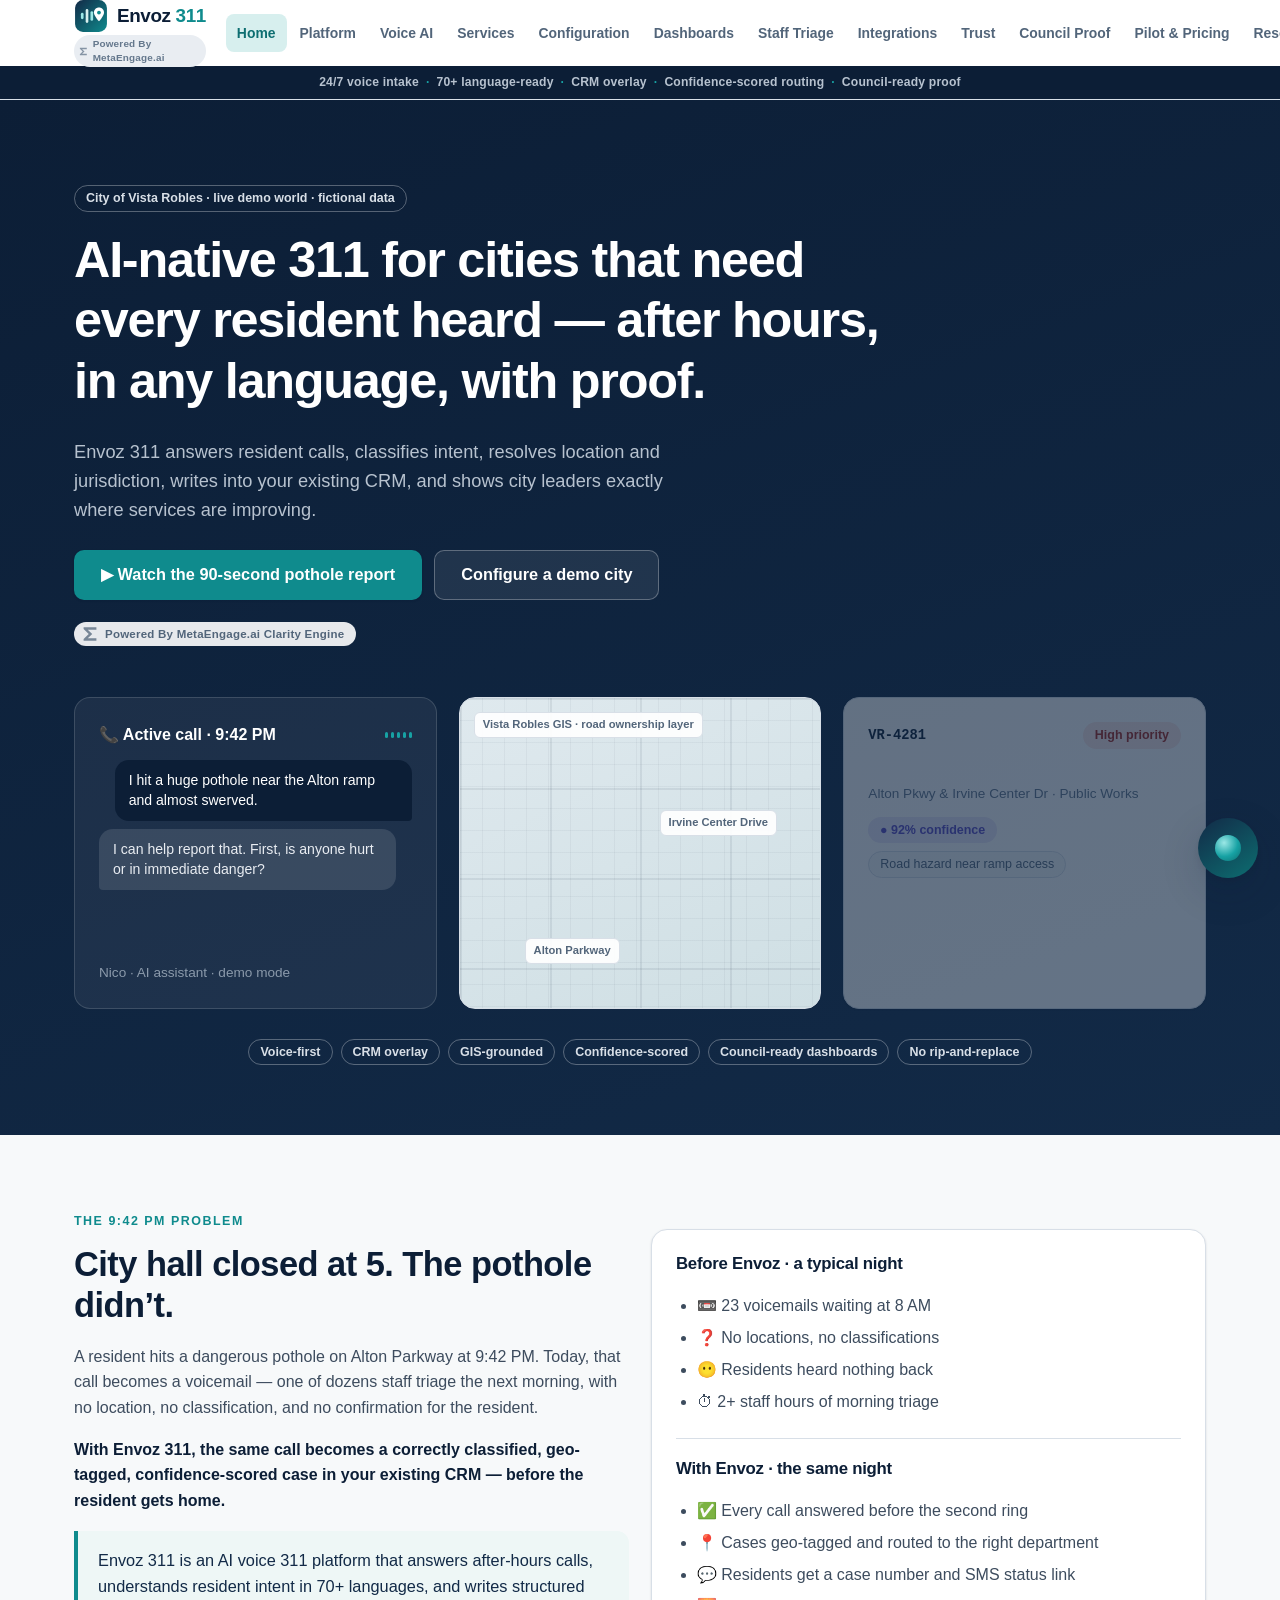
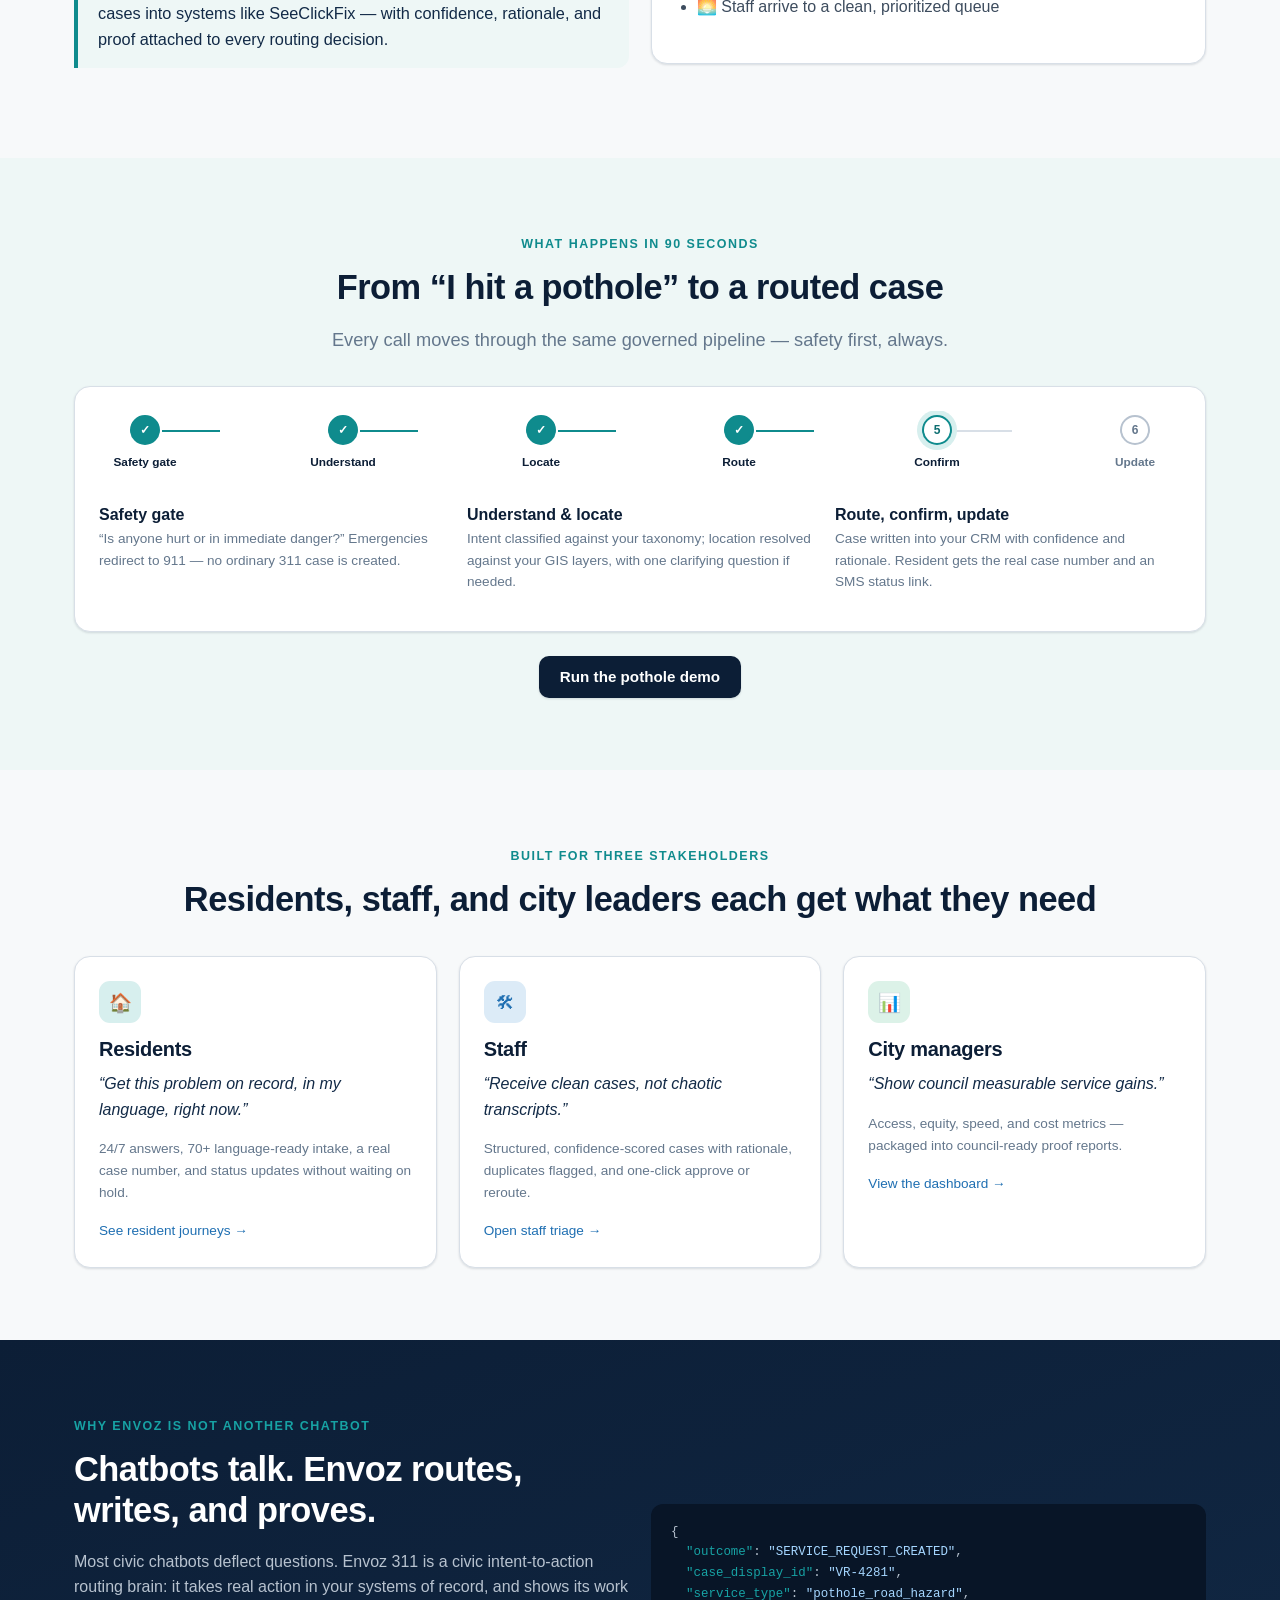
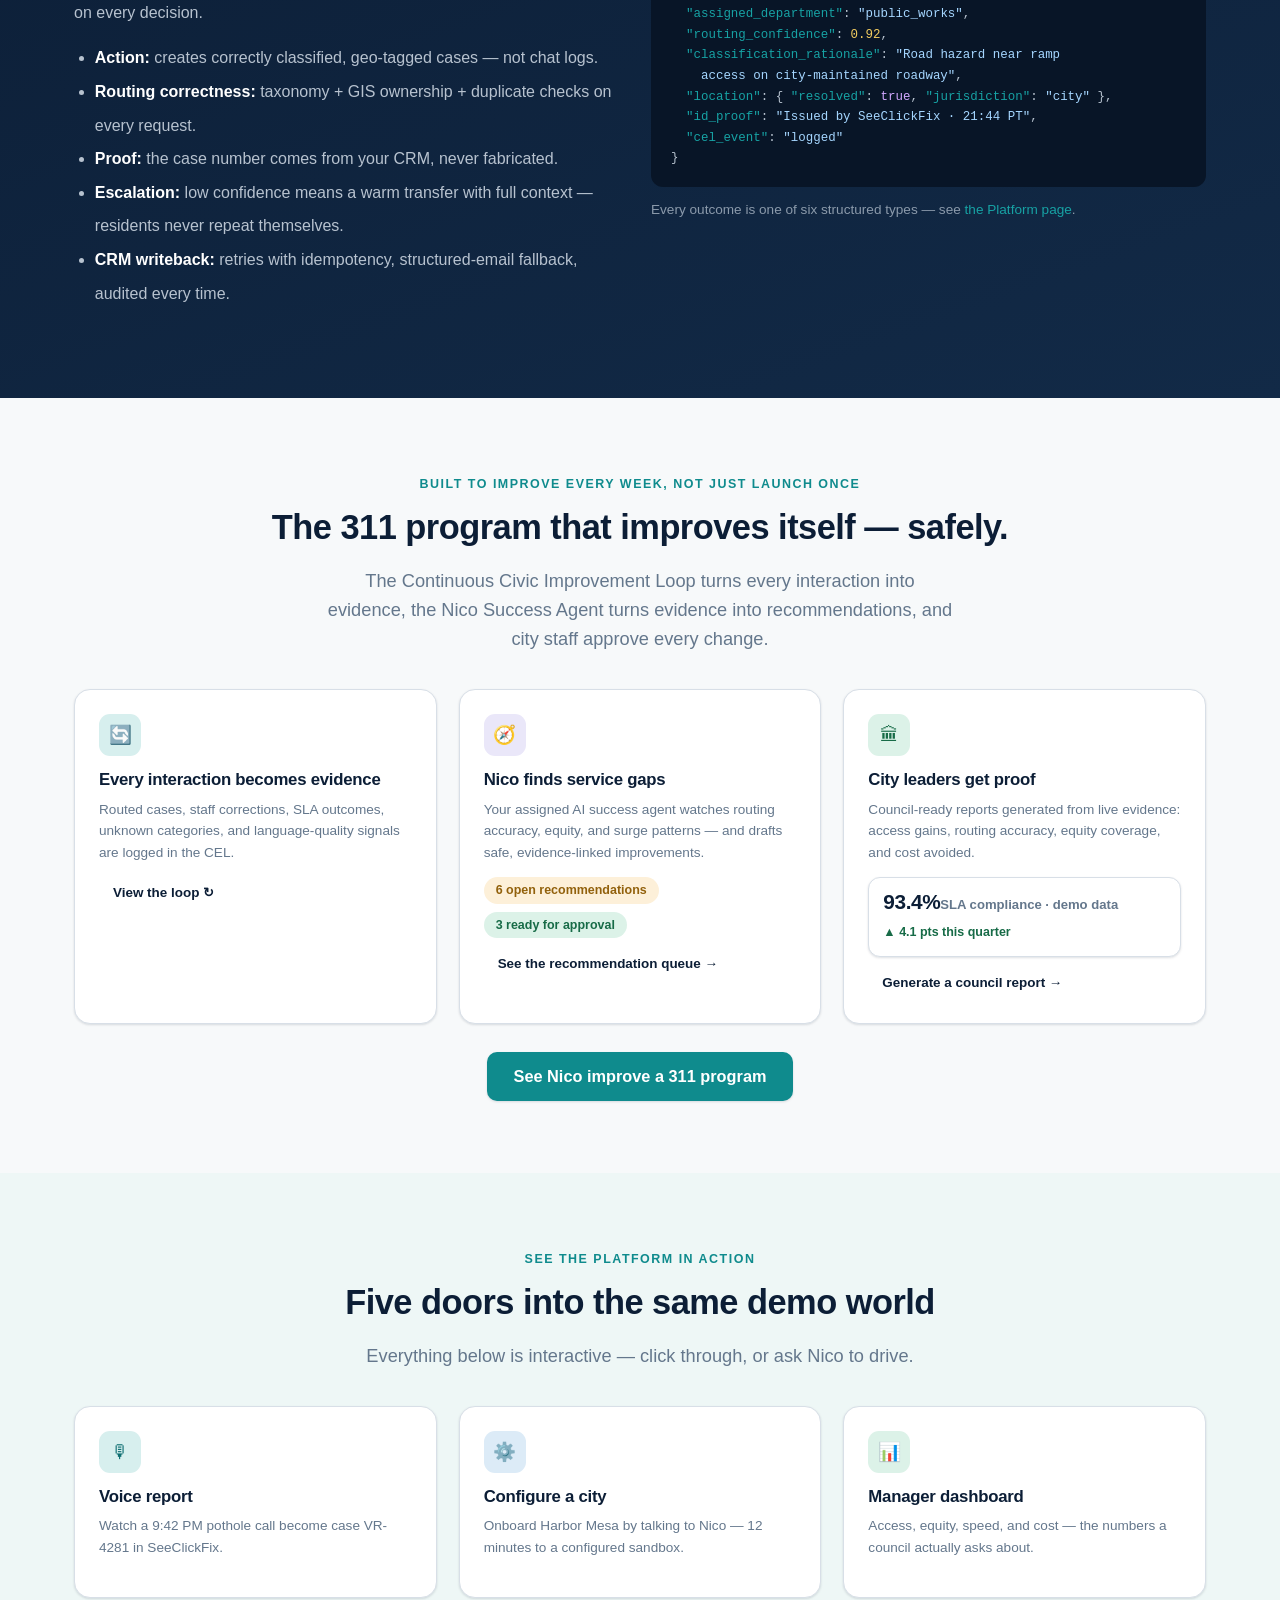
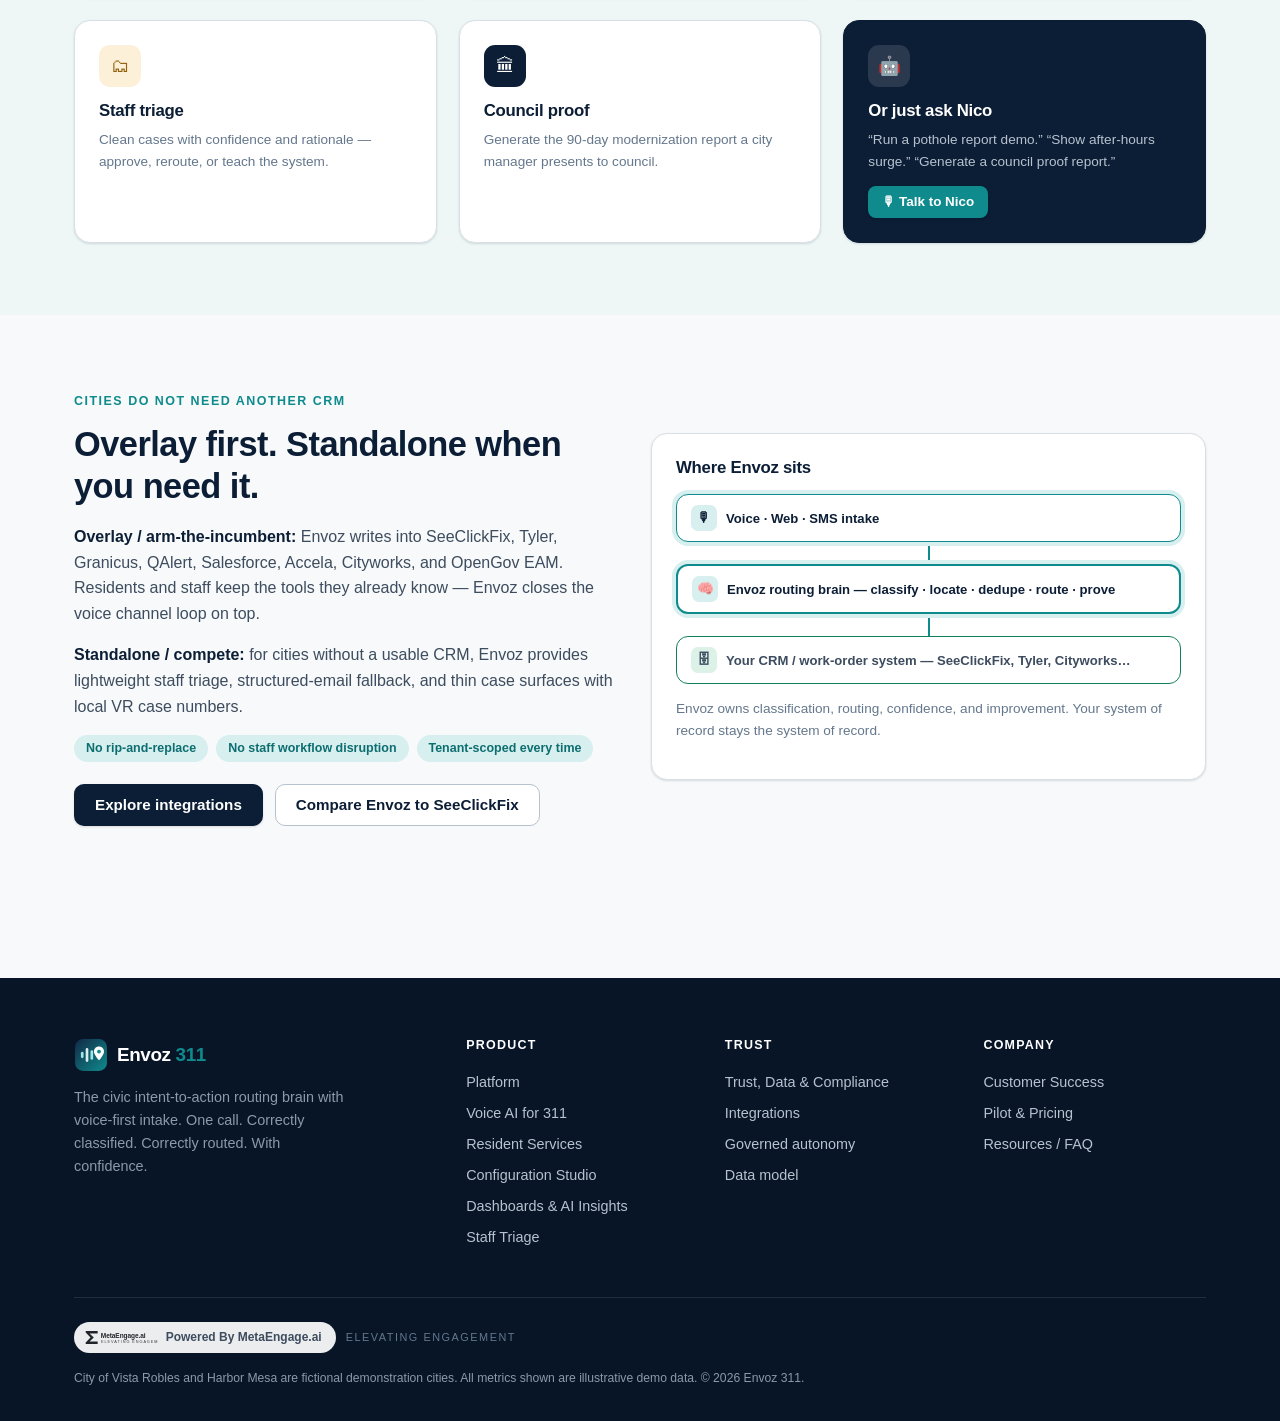
==== index.html @ 55d3065b "Add site foundation: design system, shared layout, Nico dock, demo data, home page Co-Authored-By: C" ====
<!DOCTYPE html>
<html lang="en">
<head>
<meta charset="UTF-8">
<meta name="viewport" content="width=device-width, initial-scale=1.0">
<title>Envoz 311 — AI-Native 311 Voice Platform for Cities | Voice-to-Outcome 311</title>
<meta name="description" content="Envoz 311 is the AI voice 311 platform for cities: 24/7 multilingual voice intake, confidence-scored routing, CRM overlay for SeeClickFix and Tyler, and council-ready dashboards. One call. Correctly classified. Correctly routed. With confidence.">
<link rel="icon" type="image/svg+xml" href="assets/img/envoz-mark.svg">
<link rel="stylesheet" href="assets/css/main.css">
<script type="application/ld+json">
{
  "@context": "https://schema.org",
  "@type": "Organization",
  "name": "Envoz 311",
  "url": "https://envoz311.example.com/",
  "parentOrganization": { "@type": "Organization", "name": "MetaEngage.ai", "slogan": "Elevating Engagement" },
  "description": "Envoz 311 is an AI-native 311 platform for cities, counties, and local governments. Powered By MetaEngage.ai."
}
</script>
<script type="application/ld+json">
{
  "@context": "https://schema.org",
  "@type": "SoftwareApplication",
  "name": "Envoz 311 Platform",
  "applicationCategory": "GovernmentApplication",
  "operatingSystem": "Web",
  "description": "AI voice 311 platform: voice-to-outcome intake, AI-native 311 routing, 311 CRM overlay for SeeClickFix and Tyler, multilingual 311 voice, after-hours 311 automation, and city manager 311 dashboards.",
  "offers": { "@type": "Offer", "description": "90-day municipal pilot programs" }
}
</script>
</head>
<body data-page="home" data-marketing="true">
<a class="skip-link" href="#main">Skip to content</a>
<div id="site-header"></div>

<main id="main">

  <!-- ================= HERO ================= -->
  <section class="section-dark grid-texture" style="padding:84px 0 70px;position:relative;overflow:hidden">
    <div class="container">
      <div style="max-width:820px">
        <span class="chip chip-outline on-dark" style="margin-bottom:18px">City of Vista Robles · live demo world · fictional data</span>
        <h1>AI-native 311 for cities that need every resident heard — after hours, in any language, with proof.</h1>
        <p class="lede" style="margin-top:16px">Envoz 311 answers resident calls, classifies intent, resolves location and jurisdiction, writes into your existing CRM, and shows city leaders exactly where services are improving.</p>
        <div class="flex flex-wrap" style="margin-top:26px">
          <a class="btn btn-primary btn-lg" href="voice-ai.html?demo=pothole">▶ Watch the 90-second pothole report</a>
          <a class="btn btn-secondary btn-lg" href="configuration-studio.html?flow=harbor-mesa">Configure a demo city</a>
        </div>
        <div class="on-dark" style="margin-top:22px">
          <span class="powered-pill powered-pill-lg"><svg viewBox="0 0 100 100" xmlns="http://www.w3.org/2000/svg" aria-hidden="true"><path fill="currentColor" d="M10 8 L90 8 L90 24 L36 24 L64 50 L36 76 L90 76 L90 92 L10 92 L10 82 L42 50 L10 18 Z"/></svg><span>Powered By MetaEngage.ai Clarity Engine</span></span>
        </div>
      </div>

      <!-- Split live demo -->
      <div class="grid grid-3 reveal" style="margin-top:48px;align-items:stretch">
        <!-- Left: active call -->
        <div class="card card-flat" style="background:rgba(255,255,255,.06);border-color:rgba(255,255,255,.14);color:var(--slate-300)">
          <div class="flex space-between" style="margin-bottom:12px">
            <strong style="color:#fff">📞 Active call · 9:42 PM</strong>
            <span class="nico-waveform speaking" aria-hidden="true"><span></span><span></span><span></span><span></span><span></span></span>
          </div>
          <div id="hero-call" style="display:flex;flex-direction:column;gap:8px;min-height:190px" aria-live="polite"></div>
          <div class="small" style="margin-top:12px;color:var(--slate-400)">Nico · AI assistant · demo mode</div>
        </div>
        <!-- Center: map -->
        <div class="map-panel" style="min-height:280px">
          <div class="map-grid" aria-hidden="true"></div>
          <div class="map-label" style="top:14px;left:14px">Vista Robles GIS · road ownership layer</div>
          <div class="map-label" style="bottom:44px;left:18%">Alton Parkway</div>
          <div class="map-label" style="top:36%;right:12%">Irvine Center Drive</div>
          <div id="hero-pin" class="map-pin" style="left:52%;top:56%;visibility:hidden"><span class="pin-head"></span></div>
          <div id="hero-pin-label" class="map-label" style="left:38%;top:62%;visibility:hidden;font-weight:700;color:var(--teal-700)">📍 Resolved · city-maintained</div>
        </div>
        <!-- Right: case card -->
        <div class="card" id="hero-case" style="opacity:.35;transition:opacity .5s">
          <div class="flex space-between">
            <strong class="mono" style="color:var(--navy-900)">VR-4281</strong>
            <span class="chip chip-red">High priority</span>
          </div>
          <h4 style="margin:10px 0 4px">Pothole / Road Hazard</h4>
          <div class="small" style="color:var(--muted)">Alton Pkwy &amp; Irvine Center Dr · Public Works</div>
          <div class="chip-row" style="margin:12px 0">
            <span class="chip chip-confidence">● 92% confidence</span>
            <span class="chip chip-rationale">Road hazard near ramp access</span>
          </div>
          <div id="hero-proof" style="visibility:hidden"><div class="proof-strip"><span class="proof-icon">✓</span>Case number issued by SeeClickFix at 9:44 PM</div></div>
        </div>
      </div>

      <!-- Credibility chips -->
      <div class="chip-row reveal" style="margin-top:30px;justify-content:center">
        <span class="chip chip-outline on-dark">Voice-first</span>
        <span class="chip chip-outline on-dark">CRM overlay</span>
        <span class="chip chip-outline on-dark">GIS-grounded</span>
        <span class="chip chip-outline on-dark">Confidence-scored</span>
        <span class="chip chip-outline on-dark">Council-ready dashboards</span>
        <span class="chip chip-outline on-dark">No rip-and-replace</span>
      </div>
    </div>
  </section>

  <!-- ================= 9:42 PM PROBLEM ================= -->
  <section class="section" id="problem">
    <div class="container grid grid-2" style="align-items:center">
      <div class="reveal">
        <span class="eyebrow">The 9:42 PM problem</span>
        <h2>City hall closed at 5. The pothole didn’t.</h2>
        <p>A resident hits a dangerous pothole on Alton Parkway at 9:42 PM. Today, that call becomes a voicemail — one of dozens staff triage the next morning, with no location, no classification, and no confirmation for the resident.</p>
        <p><strong>With Envoz 311, the same call becomes a correctly classified, geo-tagged, confidence-scored case in your existing CRM — before the resident gets home.</strong></p>
        <div class="answer-block">Envoz 311 is an AI voice 311 platform that answers after-hours calls, understands resident intent in 70+ languages, and writes structured cases into systems like SeeClickFix — with confidence, rationale, and proof attached to every routing decision.</div>
      </div>
      <div class="card reveal">
        <h4>Before Envoz · a typical night</h4>
        <ul style="line-height:2">
          <li>📼 23 voicemails waiting at 8 AM</li>
          <li>❓ No locations, no classifications</li>
          <li>😶 Residents heard nothing back</li>
          <li>⏱ 2+ staff hours of morning triage</li>
        </ul>
        <hr class="divider">
        <h4>With Envoz · the same night</h4>
        <ul style="line-height:2">
          <li>✅ Every call answered before the second ring</li>
          <li>📍 Cases geo-tagged and routed to the right department</li>
          <li>💬 Residents get a case number and SMS status link</li>
          <li>🌅 Staff arrive to a clean, prioritized queue</li>
        </ul>
      </div>
    </div>
  </section>

  <!-- ================= 90 SECONDS ================= -->
  <section class="section section-aqua" id="ninety-seconds">
    <div class="container">
      <div class="center reveal">
        <span class="eyebrow">What happens in 90 seconds</span>
        <h2>From “I hit a pothole” to a routed case</h2>
        <p class="lede">Every call moves through the same governed pipeline — safety first, always.</p>
      </div>
      <div class="card reveal" style="margin-top:32px;overflow-x:auto">
        <div class="stepper" id="home-stepper" style="justify-content:space-between">
          <div class="step done"><span class="step-dot">✓</span><span class="step-label">Safety gate</span></div>
          <div class="step done"><span class="step-dot">✓</span><span class="step-label">Understand</span></div>
          <div class="step done"><span class="step-dot">✓</span><span class="step-label">Locate</span></div>
          <div class="step done"><span class="step-dot">✓</span><span class="step-label">Route</span></div>
          <div class="step active"><span class="step-dot">5</span><span class="step-label">Confirm</span></div>
          <div class="step"><span class="step-dot">6</span><span class="step-label">Update</span></div>
        </div>
        <div class="grid grid-3" style="margin-top:26px">
          <div><strong>Safety gate</strong><p class="small" style="color:var(--muted)">“Is anyone hurt or in immediate danger?” Emergencies redirect to 911 — no ordinary 311 case is created.</p></div>
          <div><strong>Understand &amp; locate</strong><p class="small" style="color:var(--muted)">Intent classified against your taxonomy; location resolved against your GIS layers, with one clarifying question if needed.</p></div>
          <div><strong>Route, confirm, update</strong><p class="small" style="color:var(--muted)">Case written into your CRM with confidence and rationale. Resident gets the real case number and an SMS status link.</p></div>
        </div>
      </div>
      <div class="center reveal" style="margin-top:24px">
        <a class="btn btn-navy" href="voice-ai.html?demo=pothole">Run the pothole demo</a>
      </div>
    </div>
  </section>

  <!-- ================= THREE STAKEHOLDERS ================= -->
  <section class="section" id="stakeholders">
    <div class="container">
      <div class="center reveal">
        <span class="eyebrow">Built for three stakeholders</span>
        <h2>Residents, staff, and city leaders each get what they need</h2>
      </div>
      <div class="grid grid-3" style="margin-top:36px">
        <div class="card card-hover reveal">
          <span class="icon-tile">🏠</span>
          <h3>Residents</h3>
          <p style="font-style:italic;color:var(--navy-800)">“Get this problem on record, in my language, right now.”</p>
          <p class="small" style="color:var(--muted)">24/7 answers, 70+ language-ready intake, a real case number, and status updates without waiting on hold.</p>
          <a href="voice-ai.html" class="small">See resident journeys →</a>
        </div>
        <div class="card card-hover reveal">
          <span class="icon-tile ocean">🛠</span>
          <h3>Staff</h3>
          <p style="font-style:italic;color:var(--navy-800)">“Receive clean cases, not chaotic transcripts.”</p>
          <p class="small" style="color:var(--muted)">Structured, confidence-scored cases with rationale, duplicates flagged, and one-click approve or reroute.</p>
          <a href="staff-triage.html" class="small">Open staff triage →</a>
        </div>
        <div class="card card-hover reveal">
          <span class="icon-tile green">📊</span>
          <h3>City managers</h3>
          <p style="font-style:italic;color:var(--navy-800)">“Show council measurable service gains.”</p>
          <p class="small" style="color:var(--muted)">Access, equity, speed, and cost metrics — packaged into council-ready proof reports.</p>
          <a href="dashboards.html" class="small">View the dashboard →</a>
        </div>
      </div>
    </div>
  </section>

  <!-- ================= NOT ANOTHER CHATBOT ================= -->
  <section class="section section-dark grid-texture" id="not-a-chatbot">
    <div class="container grid grid-2" style="align-items:center">
      <div class="reveal">
        <span class="eyebrow">Why Envoz is not another chatbot</span>
        <h2>Chatbots talk. Envoz routes, writes, and proves.</h2>
        <p>Most civic chatbots deflect questions. Envoz 311 is a civic intent-to-action routing brain: it takes real action in your systems of record, and shows its work on every decision.</p>
        <ul style="line-height:2.1">
          <li><strong>Action:</strong> creates correctly classified, geo-tagged cases — not chat logs.</li>
          <li><strong>Routing correctness:</strong> taxonomy + GIS ownership + duplicate checks on every request.</li>
          <li><strong>Proof:</strong> the case number comes from your CRM, never fabricated.</li>
          <li><strong>Escalation:</strong> low confidence means a warm transfer with full context — residents never repeat themselves.</li>
          <li><strong>CRM writeback:</strong> retries with idempotency, structured-email fallback, audited every time.</li>
        </ul>
      </div>
      <div class="reveal">
        <div class="json-card" aria-label="Sample structured output">{
  <span class="k">"outcome"</span>: <span class="s">"SERVICE_REQUEST_CREATED"</span>,
  <span class="k">"case_display_id"</span>: <span class="s">"VR-4281"</span>,
  <span class="k">"service_type"</span>: <span class="s">"pothole_road_hazard"</span>,
  <span class="k">"assigned_department"</span>: <span class="s">"public_works"</span>,
  <span class="k">"routing_confidence"</span>: <span class="n">0.92</span>,
  <span class="k">"classification_rationale"</span>: <span class="s">"Road hazard near ramp
    access on city-maintained roadway"</span>,
  <span class="k">"location"</span>: { <span class="k">"resolved"</span>: <span class="b">true</span>, <span class="k">"jurisdiction"</span>: <span class="s">"city"</span> },
  <span class="k">"id_proof"</span>: <span class="s">"Issued by SeeClickFix · 21:44 PT"</span>,
  <span class="k">"cel_event"</span>: <span class="s">"logged"</span>
}</div>
        <p class="small" style="margin-top:12px;color:var(--slate-400)">Every outcome is one of six structured types — see <a href="platform.html" style="color:var(--teal-500)">the Platform page</a>.</p>
      </div>
    </div>
  </section>

  <!-- ================= IMPROVES EVERY WEEK ================= -->
  <section class="section" id="improvement-loop">
    <div class="container">
      <div class="center reveal">
        <span class="eyebrow">Built to improve every week, not just launch once</span>
        <h2>The 311 program that improves itself — safely.</h2>
        <p class="lede">The Continuous Civic Improvement Loop turns every interaction into evidence, the Nico Success Agent turns evidence into recommendations, and city staff approve every change.</p>
      </div>
      <div class="grid grid-3" style="margin-top:36px">
        <div class="card card-hover reveal">
          <span class="icon-tile">🔄</span>
          <h4>Every interaction becomes evidence</h4>
          <p class="small" style="color:var(--muted)">Routed cases, staff corrections, SLA outcomes, unknown categories, and language-quality signals are logged in the CEL.</p>
          <button class="btn btn-ghost btn-sm" type="button" onclick="Envoz.openLoopModal()">View the loop ↻</button>
        </div>
        <div class="card card-hover reveal">
          <span class="icon-tile purple">🧭</span>
          <h4>Nico finds service gaps</h4>
          <p class="small" style="color:var(--muted)">Your assigned AI success agent watches routing accuracy, equity, and surge patterns — and drafts safe, evidence-linked improvements.</p>
          <div class="chip-row" style="margin:10px 0">
            <span class="chip chip-amber">6 open recommendations</span>
            <span class="chip chip-green">3 ready for approval</span>
          </div>
          <a class="btn btn-ghost btn-sm" href="dashboards.html?tab=agent">See the recommendation queue →</a>
        </div>
        <div class="card card-hover reveal">
          <span class="icon-tile green">🏛</span>
          <h4>City leaders get proof</h4>
          <p class="small" style="color:var(--muted)">Council-ready reports generated from live evidence: access gains, routing accuracy, equity coverage, and cost avoided.</p>
          <div class="kpi" style="padding:12px 14px;margin:10px 0"><span class="kpi-value" style="font-size:1.3rem">93.4%</span><span class="kpi-label">SLA compliance · demo data</span><span class="kpi-delta up">▲ 4.1 pts this quarter</span></div>
          <a class="btn btn-ghost btn-sm" href="dashboards.html?tab=council&generate=1">Generate a council report →</a>
        </div>
      </div>
      <div class="center reveal" style="margin-top:28px">
        <a class="btn btn-primary btn-lg" href="dashboards.html?tab=agent">See Nico improve a 311 program</a>
      </div>
    </div>
  </section>

  <!-- ================= SEE IT IN ACTION ================= -->
  <section class="section section-aqua" id="in-action">
    <div class="container">
      <div class="center reveal">
        <span class="eyebrow">See the platform in action</span>
        <h2>Five doors into the same demo world</h2>
        <p class="lede">Everything below is interactive — click through, or ask Nico to drive.</p>
      </div>
      <div class="grid grid-3" style="margin-top:36px">
        <a class="card card-hover reveal" href="voice-ai.html?demo=pothole" style="text-decoration:none;color:inherit">
          <span class="icon-tile">🎙</span><h4>Voice report</h4>
          <p class="small" style="color:var(--muted)">Watch a 9:42 PM pothole call become case VR-4281 in SeeClickFix.</p>
        </a>
        <a class="card card-hover reveal" href="configuration-studio.html?flow=harbor-mesa" style="text-decoration:none;color:inherit">
          <span class="icon-tile ocean">⚙️</span><h4>Configure a city</h4>
          <p class="small" style="color:var(--muted)">Onboard Harbor Mesa by talking to Nico — 12 minutes to a configured sandbox.</p>
        </a>
        <a class="card card-hover reveal" href="dashboards.html" style="text-decoration:none;color:inherit">
          <span class="icon-tile green">📊</span><h4>Manager dashboard</h4>
          <p class="small" style="color:var(--muted)">Access, equity, speed, and cost — the numbers a council actually asks about.</p>
        </a>
        <a class="card card-hover reveal" href="staff-triage.html" style="text-decoration:none;color:inherit">
          <span class="icon-tile amber">🗂</span><h4>Staff triage</h4>
          <p class="small" style="color:var(--muted)">Clean cases with confidence and rationale — approve, reroute, or teach the system.</p>
        </a>
        <a class="card card-hover reveal" href="dashboards.html?tab=council&generate=1" style="text-decoration:none;color:inherit">
          <span class="icon-tile navy">🏛</span><h4>Council proof</h4>
          <p class="small" style="color:var(--muted)">Generate the 90-day modernization report a city manager presents to council.</p>
        </a>
        <div class="card reveal" style="background:var(--navy-900);color:var(--slate-300);border-color:var(--navy-900)">
          <span class="icon-tile" style="background:rgba(255,255,255,.12);color:#fff">🤖</span>
          <h4 style="color:#fff">Or just ask Nico</h4>
          <p class="small">“Run a pothole report demo.” “Show after-hours surge.” “Generate a council proof report.”</p>
          <button class="btn btn-primary btn-sm" type="button" data-nico-open>🎙 Talk to Nico</button>
        </div>
      </div>
    </div>
  </section>

  <!-- ================= NOT ANOTHER CRM ================= -->
  <section class="section" id="overlay-first">
    <div class="container grid grid-2" style="align-items:center">
      <div class="reveal">
        <span class="eyebrow">Cities do not need another CRM</span>
        <h2>Overlay first. Standalone when you need it.</h2>
        <p><strong>Overlay / arm-the-incumbent:</strong> Envoz writes into SeeClickFix, Tyler, Granicus, QAlert, Salesforce, Accela, Cityworks, and OpenGov EAM. Residents and staff keep the tools they already know — Envoz closes the voice channel loop on top.</p>
        <p><strong>Standalone / compete:</strong> for cities without a usable CRM, Envoz provides lightweight staff triage, structured-email fallback, and thin case surfaces with local VR case numbers.</p>
        <div class="chip-row" style="margin-top:14px">
          <span class="chip chip-teal">No rip-and-replace</span>
          <span class="chip chip-teal">No staff workflow disruption</span>
          <span class="chip chip-teal">Tenant-scoped every time</span>
        </div>
        <div style="margin-top:22px" class="flex flex-wrap">
          <a class="btn btn-navy" href="integrations.html">Explore integrations</a>
          <button class="btn btn-secondary" type="button" onclick="Envoz.openCompareModal()">Compare Envoz to SeeClickFix</button>
        </div>
      </div>
      <div class="card reveal">
        <h4 style="margin-bottom:16px">Where Envoz sits</h4>
        <div class="wf-node lit"><span class="wf-icon">🎙</span>Voice · Web · SMS intake</div>
        <div class="wf-connector lit"></div>
        <div class="wf-node lit" style="border-width:2px"><span class="wf-icon">🧠</span>Envoz routing brain — classify · locate · dedupe · route · prove</div>
        <div class="wf-connector lit"></div>
        <div class="wf-node done"><span class="wf-icon">🗄</span>Your CRM / work-order system — SeeClickFix, Tyler, Cityworks…</div>
        <p class="small" style="color:var(--muted);margin-top:14px">Envoz owns classification, routing, confidence, and improvement. Your system of record stays the system of record.</p>
      </div>
    </div>
  </section>

</main>

<div id="site-footer"></div>
<script src="assets/js/data.js"></script>
<script src="assets/js/shared.js"></script>
<script src="assets/js/pages/home.js"></script>
</body>
</html>
---- assets/css/main.css ----
/* ============================================================
   Envoz 311 — Design System
   Calm, premium, public-sector SaaS.
   ============================================================ */

:root {
  /* Palette */
  --navy-950: #081527;
  --navy-900: #0c1e36;
  --navy-800: #122a47;
  --navy-700: #1a3a5c;
  --navy-600: #24507a;
  --teal-700: #0d6e71;
  --teal-600: #0f8b8d;
  --teal-500: #17a2a4;
  --teal-100: #d7efee;
  --aqua-50: #eef7f6;
  --ocean-600: #1f6fb2;
  --ocean-500: #2a83c9;
  --ocean-100: #dcebf7;
  --slate-700: #3d4c5e;
  --slate-600: #52657a;
  --slate-500: #64778c;
  --slate-400: #8b9aab;
  --slate-300: #b7c2cf;
  --slate-200: #d8dfe7;
  --slate-100: #e9edf2;
  --offwhite: #f7f9fa;
  --white: #ffffff;
  --amber-700: #92610c;
  --amber-600: #b45309;
  --amber-100: #fdf0d9;
  --red-700: #a52a21;
  --red-600: #b42318;
  --red-100: #fbe7e5;
  --green-700: #176b47;
  --green-600: #12805c;
  --green-100: #dcf2e8;
  --purple-700: #5b4bc4;
  --purple-600: #6d5bd0;
  --purple-100: #eae7f9;

  /* Semantic */
  --bg: var(--offwhite);
  --surface: var(--white);
  --ink: var(--navy-900);
  --body: var(--slate-700);
  --muted: var(--slate-500);
  --line: var(--slate-200);
  --line-soft: var(--slate-100);
  --brand: var(--teal-600);
  --brand-ink: var(--navy-900);
  --link: var(--ocean-600);

  /* Type */
  --font: "Inter", "Public Sans", "Source Sans 3", "SF Pro Text", -apple-system,
    BlinkMacSystemFont, "Segoe UI", Roboto, "Helvetica Neue", Arial, sans-serif;
  --mono: "SF Mono", "JetBrains Mono", ui-monospace, SFMono-Regular, Menlo,
    Consolas, monospace;

  /* Shape & shadow */
  --r-sm: 8px;
  --r-md: 12px;
  --r-lg: 16px;
  --r-xl: 22px;
  --shadow-sm: 0 1px 2px rgba(12, 30, 54, 0.06), 0 1px 3px rgba(12, 30, 54, 0.08);
  --shadow-md: 0 4px 14px rgba(12, 30, 54, 0.09), 0 1px 3px rgba(12, 30, 54, 0.06);
  --shadow-lg: 0 14px 40px rgba(12, 30, 54, 0.16), 0 3px 10px rgba(12, 30, 54, 0.08);

  --maxw: 1180px;
  --header-h: 66px;
}

* { box-sizing: border-box; }
html { scroll-behavior: smooth; }
html, body { margin: 0; padding: 0; }

body {
  font-family: var(--font);
  font-size: 16px;
  line-height: 1.6;
  color: var(--body);
  background: var(--bg);
  -webkit-font-smoothing: antialiased;
  text-rendering: optimizeLegibility;
}

/* City-grid texture for hero/dark bands */
.grid-texture {
  background-image:
    linear-gradient(rgba(255, 255, 255, 0.045) 1px, transparent 1px),
    linear-gradient(90deg, rgba(255, 255, 255, 0.045) 1px, transparent 1px);
  background-size: 44px 44px;
}
.grid-texture-light {
  background-image:
    linear-gradient(rgba(12, 30, 54, 0.035) 1px, transparent 1px),
    linear-gradient(90deg, rgba(12, 30, 54, 0.035) 1px, transparent 1px);
  background-size: 44px 44px;
}

h1, h2, h3, h4, h5 {
  color: var(--ink);
  line-height: 1.2;
  margin: 0 0 0.5em;
  font-weight: 700;
  letter-spacing: -0.015em;
}
h1 { font-size: clamp(2rem, 4.4vw, 3.15rem); letter-spacing: -0.025em; }
h2 { font-size: clamp(1.55rem, 3vw, 2.15rem); }
h3 { font-size: 1.25rem; }
h4 { font-size: 1.05rem; }
p { margin: 0 0 1em; }
a { color: var(--link); text-decoration: none; }
a:hover { text-decoration: underline; }
strong { color: var(--ink); }
small, .small { font-size: 0.85rem; }
ul, ol { padding-left: 1.3em; }
code, .mono { font-family: var(--mono); font-size: 0.86em; }

:focus-visible {
  outline: 3px solid var(--ocean-500);
  outline-offset: 2px;
  border-radius: 4px;
}

.skip-link {
  position: absolute; left: -9999px; top: 0; z-index: 300;
  background: var(--navy-900); color: #fff; padding: 10px 18px;
  border-radius: 0 0 8px 0; font-weight: 600;
}
.skip-link:focus { left: 0; }

.visually-hidden {
  position: absolute !important; width: 1px; height: 1px;
  margin: -1px; padding: 0; overflow: hidden;
  clip: rect(0 0 0 0); white-space: nowrap; border: 0;
}

/* ---------------- Layout ---------------- */
.container { max-width: var(--maxw); margin: 0 auto; padding: 0 24px; }
.section { padding: 72px 0; }
.section-tight { padding: 44px 0; }
.section-dark {
  background: linear-gradient(160deg, var(--navy-900), var(--navy-800));
  color: var(--slate-300);
}
.section-dark h1, .section-dark h2, .section-dark h3, .section-dark h4 { color: #fff; }
.section-dark strong { color: #fff; }
.section-aqua { background: var(--aqua-50); }

.eyebrow {
  display: inline-block;
  font-size: 0.78rem; font-weight: 700; letter-spacing: 0.12em;
  text-transform: uppercase; color: var(--teal-600); margin-bottom: 12px;
}
.section-dark .eyebrow { color: var(--teal-500); }
.lede { font-size: 1.14rem; color: var(--muted); max-width: 62ch; }
.section-dark .lede { color: var(--slate-300); }
.center { text-align: center; }
.center .lede { margin-left: auto; margin-right: auto; }

.grid { display: grid; gap: 22px; }
.grid-2 { grid-template-columns: repeat(2, 1fr); }
.grid-3 { grid-template-columns: repeat(3, 1fr); }
.grid-4 { grid-template-columns: repeat(4, 1fr); }
@media (max-width: 980px) {
  .grid-4 { grid-template-columns: repeat(2, 1fr); }
  .grid-3 { grid-template-columns: repeat(2, 1fr); }
}
@media (max-width: 640px) {
  .grid-2, .grid-3, .grid-4 { grid-template-columns: 1fr; }
  .section { padding: 52px 0; }
}

.flex { display: flex; gap: 12px; align-items: center; }
.flex-wrap { flex-wrap: wrap; }
.space-between { justify-content: space-between; }

/* ---------------- Buttons ---------------- */
.btn {
  display: inline-flex; align-items: center; gap: 8px;
  font-family: var(--font); font-size: 0.95rem; font-weight: 600;
  padding: 11px 20px; border-radius: 10px; border: 1px solid transparent;
  cursor: pointer; text-decoration: none; line-height: 1.2;
  transition: background 0.15s ease, transform 0.12s ease, box-shadow 0.15s ease, border-color 0.15s;
  white-space: nowrap;
}
.btn:hover { text-decoration: none; transform: translateY(-1px); }
.btn:active { transform: translateY(0); }
.btn-primary { background: var(--teal-600); color: #fff; box-shadow: var(--shadow-sm); }
.btn-primary:hover { background: var(--teal-700); }
.btn-navy { background: var(--navy-900); color: #fff; box-shadow: var(--shadow-sm); }
.btn-navy:hover { background: var(--navy-800); }
.btn-secondary {
  background: var(--surface); color: var(--navy-900); border-color: var(--slate-300);
}
.btn-secondary:hover { border-color: var(--slate-400); background: var(--offwhite); }
.btn-ghost { background: transparent; color: var(--navy-900); }
.btn-ghost:hover { background: var(--slate-100); }
.section-dark .btn-secondary,
.on-dark .btn-secondary {
  background: rgba(255, 255, 255, 0.08); color: #fff; border-color: rgba(255, 255, 255, 0.28);
}
.section-dark .btn-secondary:hover, .on-dark .btn-secondary:hover { background: rgba(255,255,255,0.16); }
.section-dark .btn-ghost, .on-dark .btn-ghost { color: #fff; }
.btn-sm { padding: 7px 13px; font-size: 0.84rem; border-radius: 8px; }
.btn-lg { padding: 14px 26px; font-size: 1.02rem; }
.btn[disabled] { opacity: 0.55; cursor: not-allowed; transform: none; }

/* ---------------- Cards ---------------- */
.card {
  background: var(--surface);
  border: 1px solid var(--line);
  border-radius: var(--r-lg);
  padding: 24px;
  box-shadow: var(--shadow-sm);
}
.card-hover { transition: box-shadow 0.18s ease, transform 0.18s ease, border-color 0.18s; }
.card-hover:hover { box-shadow: var(--shadow-md); transform: translateY(-2px); border-color: var(--slate-300); }
.card-dark {
  background: rgba(255, 255, 255, 0.05);
  border: 1px solid rgba(255, 255, 255, 0.12);
  border-radius: var(--r-lg);
  padding: 24px;
  color: var(--slate-300);
}
.card-dark h3, .card-dark h4 { color: #fff; }
.card-flat { box-shadow: none; }
.card-pad-sm { padding: 16px; }

.icon-tile {
  width: 42px; height: 42px; border-radius: 11px;
  display: inline-flex; align-items: center; justify-content: center;
  background: var(--teal-100); color: var(--teal-700);
  font-size: 1.15rem; margin-bottom: 14px; flex-shrink: 0;
}
.icon-tile.ocean { background: var(--ocean-100); color: var(--ocean-600); }
.icon-tile.purple { background: var(--purple-100); color: var(--purple-700); }
.icon-tile.amber { background: var(--amber-100); color: var(--amber-700); }
.icon-tile.green { background: var(--green-100); color: var(--green-700); }
.icon-tile.navy { background: var(--navy-900); color: #fff; }

/* ---------------- Chips ---------------- */
.chip {
  display: inline-flex; align-items: center; gap: 6px;
  font-size: 0.78rem; font-weight: 600; line-height: 1;
  padding: 6px 11px; border-radius: 999px;
  background: var(--slate-100); color: var(--slate-700);
  border: 1px solid transparent; white-space: nowrap;
}
.chip-teal { background: var(--teal-100); color: var(--teal-700); }
.chip-ocean { background: var(--ocean-100); color: var(--ocean-600); }
.chip-navy { background: var(--navy-900); color: #fff; }
.chip-green { background: var(--green-100); color: var(--green-700); }
.chip-amber { background: var(--amber-100); color: var(--amber-700); }
.chip-red { background: var(--red-100); color: var(--red-700); }
.chip-purple { background: var(--purple-100); color: var(--purple-700); }
.chip-outline { background: transparent; border-color: var(--slate-300); color: var(--slate-600); }
.on-dark .chip-outline, .section-dark .chip-outline {
  border-color: rgba(255, 255, 255, 0.3); color: var(--slate-200);
}
.chip .dot { width: 7px; height: 7px; border-radius: 50%; background: currentColor; }

/* Confidence chip — purple reserved for AI confidence & language */
.chip-confidence {
  background: var(--purple-100); color: var(--purple-700);
  font-variant-numeric: tabular-nums;
  animation: chipIn 0.45s ease both;
}
.chip-confidence.low { background: var(--amber-100); color: var(--amber-700); }
@keyframes chipIn {
  from { opacity: 0; transform: scale(0.85); }
  60% { transform: scale(1.05); }
  to { opacity: 1; transform: scale(1); }
}
.chip-row { display: flex; flex-wrap: wrap; gap: 8px; }

/* Source / rationale chips */
.chip-source { background: var(--aqua-50); color: var(--teal-700); border-color: var(--teal-100); }
.chip-rationale { background: var(--offwhite); color: var(--slate-600); border-color: var(--slate-200); font-weight: 500; }

/* ---------------- Status & priority ---------------- */
.status { font-weight: 700; font-size: 0.78rem; }
.status-new { color: var(--ocean-600); }
.status-review { color: var(--amber-700); }
.status-resolved { color: var(--green-700); }
.status-risk { color: var(--red-700); }
.priority-high { color: var(--red-700); font-weight: 700; }
.priority-medium { color: var(--amber-700); font-weight: 700; }
.priority-low { color: var(--slate-500); font-weight: 700; }

/* ---------------- Proof strip ---------------- */
.proof-strip {
  display: flex; align-items: center; gap: 10px;
  background: var(--green-100); color: var(--green-700);
  border: 1px solid rgba(18, 128, 92, 0.25);
  border-radius: 10px; padding: 10px 14px;
  font-size: 0.87rem; font-weight: 600;
  animation: proofReveal 0.6s ease both;
}
.proof-strip .proof-icon { flex-shrink: 0; }
@keyframes proofReveal {
  from { opacity: 0; transform: translateY(8px); clip-path: inset(0 100% 0 0); }
  to { opacity: 1; transform: translateY(0); clip-path: inset(0 0 0 0); }
}

/* Emergency safety strip */
.safety-strip {
  display: flex; align-items: center; gap: 10px;
  background: var(--red-100); color: var(--red-700);
  border: 1px solid rgba(180, 35, 24, 0.3);
  border-radius: 10px; padding: 10px 14px;
  font-size: 0.87rem; font-weight: 600;
}
/* Caution strip */
.caution-strip {
  display: flex; align-items: center; gap: 10px;
  background: var(--amber-100); color: var(--amber-700);
  border: 1px solid rgba(180, 83, 9, 0.3);
  border-radius: 10px; padding: 10px 14px;
  font-size: 0.87rem; font-weight: 600;
}
/* Audit ribbon */
.audit-ribbon {
  display: flex; align-items: center; gap: 10px;
  background: var(--navy-900); color: var(--slate-200);
  border-radius: 10px; padding: 10px 14px;
  font-size: 0.83rem;
  animation: proofReveal 0.5s ease both;
}
.audit-ribbon .mono { color: var(--teal-500); }

/* ---------------- KPI tiles ---------------- */
.kpi {
  background: var(--surface); border: 1px solid var(--line);
  border-radius: var(--r-md); padding: 18px 20px; box-shadow: var(--shadow-sm);
}
.kpi .kpi-value {
  font-size: 1.75rem; font-weight: 750; color: var(--navy-900);
  letter-spacing: -0.02em; font-variant-numeric: tabular-nums; line-height: 1.15;
}
.kpi .kpi-label { font-size: 0.82rem; color: var(--muted); font-weight: 600; margin-top: 2px; }
.kpi .kpi-delta { font-size: 0.78rem; font-weight: 700; margin-top: 6px; display: inline-block; }
.kpi .kpi-delta.up { color: var(--green-700); }
.kpi .kpi-delta.down { color: var(--red-700); }
.kpi .kpi-delta.neutral { color: var(--slate-500); }
.kpi.kpi-accent { border-top: 3px solid var(--teal-600); }

/* ---------------- Status stepper ---------------- */
.stepper { display: flex; align-items: flex-start; gap: 0; overflow-x: auto; padding: 4px 0; }
.stepper .step { display: flex; flex-direction: column; align-items: center; min-width: 92px; position: relative; text-align: center; }
.stepper .step:not(:last-child)::after {
  content: ""; position: absolute; top: 15px; left: calc(50% + 17px); right: calc(-50% + 17px);
  height: 2px; background: var(--slate-200);
}
.stepper .step.done:not(:last-child)::after { background: var(--teal-600); }
.stepper .step .step-dot {
  width: 30px; height: 30px; border-radius: 50%;
  border: 2px solid var(--slate-300); background: var(--surface);
  display: flex; align-items: center; justify-content: center;
  font-size: 0.75rem; font-weight: 700; color: var(--slate-500); z-index: 1;
  transition: all 0.25s ease;
}
.stepper .step.done .step-dot { background: var(--teal-600); border-color: var(--teal-600); color: #fff; }
.stepper .step.active .step-dot { border-color: var(--teal-600); color: var(--teal-700); box-shadow: 0 0 0 5px var(--teal-100); }
.stepper .step .step-label { font-size: 0.74rem; font-weight: 600; color: var(--slate-500); margin-top: 8px; padding: 0 6px; }
.stepper .step.done .step-label, .stepper .step.active .step-label { color: var(--navy-900); }

/* ---------------- Tables ---------------- */
.table-wrap { overflow-x: auto; border: 1px solid var(--line); border-radius: var(--r-md); background: var(--surface); }
table.data-table { width: 100%; border-collapse: collapse; font-size: 0.9rem; }
.data-table th {
  text-align: left; font-size: 0.74rem; text-transform: uppercase; letter-spacing: 0.07em;
  color: var(--muted); font-weight: 700; padding: 12px 16px;
  border-bottom: 1px solid var(--line); background: var(--offwhite);
  white-space: nowrap;
}
.data-table td { padding: 13px 16px; border-bottom: 1px solid var(--line-soft); vertical-align: top; }
.data-table tbody tr:last-child td { border-bottom: none; }
.data-table tbody tr { transition: background 0.12s; }
.data-table tbody tr:hover { background: var(--aqua-50); }
.data-table tbody tr.selected { background: var(--teal-100); }
.data-table tbody tr.clickable { cursor: pointer; }

/* ---------------- Tabs ---------------- */
.tabs { display: flex; gap: 4px; border-bottom: 2px solid var(--line); overflow-x: auto; }
.tabs .tab {
  appearance: none; background: none; border: none; font-family: var(--font);
  font-size: 0.93rem; font-weight: 600; color: var(--muted);
  padding: 12px 18px; cursor: pointer; border-bottom: 3px solid transparent;
  margin-bottom: -2px; white-space: nowrap; transition: color 0.15s;
}
.tabs .tab:hover { color: var(--navy-900); }
.tabs .tab[aria-selected="true"] { color: var(--teal-700); border-bottom-color: var(--teal-600); }
.tab-panel[hidden] { display: none; }

/* Pill-style filters */
.filter-pill {
  appearance: none; font-family: var(--font); font-size: 0.83rem; font-weight: 600;
  padding: 7px 14px; border-radius: 999px; cursor: pointer;
  background: var(--surface); color: var(--slate-600); border: 1px solid var(--slate-300);
  transition: all 0.15s;
}
.filter-pill:hover { border-color: var(--teal-600); color: var(--teal-700); }
.filter-pill[aria-pressed="true"], .filter-pill.active {
  background: var(--navy-900); color: #fff; border-color: var(--navy-900);
}

/* ---------------- Forms ---------------- */
label.field-label { display: block; font-size: 0.83rem; font-weight: 600; color: var(--ink); margin-bottom: 6px; }
input[type="text"], input[type="number"], input[type="email"], select, textarea {
  font-family: var(--font); font-size: 0.95rem; color: var(--ink);
  background: var(--surface); border: 1px solid var(--slate-300);
  border-radius: 9px; padding: 10px 12px; width: 100%;
}
input:focus, select:focus, textarea:focus { border-color: var(--teal-600); outline: 2px solid var(--teal-100); }
input[type="range"] { width: 100%; accent-color: var(--teal-600); }

/* ---------------- Modal ---------------- */
.modal-overlay {
  position: fixed; inset: 0; z-index: 200;
  background: rgba(8, 21, 39, 0.55); backdrop-filter: blur(3px);
  display: flex; align-items: center; justify-content: center; padding: 20px;
  animation: fadeIn 0.2s ease;
}
.modal {
  background: var(--surface); border-radius: var(--r-xl);
  max-width: 860px; width: 100%; max-height: 88vh; overflow-y: auto;
  box-shadow: var(--shadow-lg); padding: 30px;
  animation: modalIn 0.28s cubic-bezier(0.2, 0.9, 0.3, 1.1);
}
@keyframes fadeIn { from { opacity: 0; } to { opacity: 1; } }
@keyframes modalIn { from { opacity: 0; transform: translateY(16px) scale(0.98); } to { opacity: 1; transform: none; } }
.modal-close {
  appearance: none; background: var(--slate-100); border: none;
  width: 34px; height: 34px; border-radius: 50%; cursor: pointer;
  font-size: 1rem; color: var(--slate-600); float: right;
}
.modal-close:hover { background: var(--slate-200); }

/* Side drawer / detail panel */
.drawer-overlay { position: fixed; inset: 0; z-index: 190; background: rgba(8, 21, 39, 0.4); animation: fadeIn 0.2s; }
.drawer {
  position: fixed; top: 0; right: 0; bottom: 0; z-index: 195;
  width: min(520px, 94vw); background: var(--surface);
  box-shadow: var(--shadow-lg); overflow-y: auto; padding: 28px;
  animation: drawerIn 0.28s cubic-bezier(0.2, 0.9, 0.3, 1);
}
@keyframes drawerIn { from { transform: translateX(60px); opacity: 0; } to { transform: none; opacity: 1; } }

/* ---------------- Header ---------------- */
.site-header {
  position: sticky; top: 0; z-index: 120;
  background: rgba(255, 255, 255, 0.92); backdrop-filter: blur(10px);
  border-bottom: 1px solid var(--line);
}
.site-header .header-inner {
  max-width: var(--maxw); margin: 0 auto; padding: 0 24px;
  height: var(--header-h); display: flex; align-items: center; gap: 20px;
}
.brand-lockup { display: flex; flex-direction: column; gap: 2px; text-decoration: none; }
.brand-lockup:hover { text-decoration: none; }
.brand-row { display: flex; align-items: center; gap: 9px; }
.brand-word { font-size: 1.18rem; font-weight: 800; color: var(--navy-900); letter-spacing: -0.02em; line-height: 1; }
.brand-word .brand-311 { color: var(--teal-600); }

/* Powered-by pill — subtle parent brand */
.powered-pill {
  display: inline-flex; align-items: center; gap: 5px;
  font-size: 0.62rem; font-weight: 600; letter-spacing: 0.02em;
  color: var(--slate-500);
  background: var(--slate-100); border-radius: 999px; padding: 2px 8px 2px 5px;
  line-height: 1.4; width: fit-content;
}
.powered-pill img, .powered-pill svg { height: 11px; width: auto; display: block; opacity: 0.75; }
.powered-pill-lg { font-size: 0.72rem; padding: 4px 12px 4px 8px; gap: 7px; }
.powered-pill-lg img, .powered-pill-lg svg { height: 16px; }
.on-dark .powered-pill, .section-dark .powered-pill {
  background: rgba(255, 255, 255, 0.9); color: var(--slate-600);
}

.main-nav { display: flex; align-items: center; gap: 2px; margin-left: auto; }
.main-nav a {
  font-size: 0.87rem; font-weight: 600; color: var(--slate-600);
  padding: 8px 11px; border-radius: 8px; text-decoration: none; white-space: nowrap;
}
.main-nav a:hover { color: var(--navy-900); background: var(--slate-100); }
.main-nav a[aria-current="page"] { color: var(--teal-700); background: var(--teal-100); }
.header-ctas { display: flex; gap: 9px; align-items: center; }
.nav-toggle {
  display: none; appearance: none; background: none; border: 1px solid var(--slate-300);
  border-radius: 9px; padding: 8px 12px; font-size: 1rem; cursor: pointer; color: var(--navy-900);
  margin-left: auto;
}
.mobile-drawer {
  display: none; background: var(--surface); border-bottom: 1px solid var(--line);
  padding: 14px 24px 22px;
}
.mobile-drawer.open { display: block; }
.mobile-drawer a { display: block; padding: 11px 8px; font-weight: 600; color: var(--slate-700); border-bottom: 1px solid var(--line-soft); }
.mobile-drawer .powered-pill { margin-top: 14px; }

@media (max-width: 1080px) {
  .main-nav, .header-ctas .btn-secondary { display: none; }
  .nav-toggle { display: block; }
}
@media (max-width: 560px) {
  .header-ctas { display: none; }
  .site-header .brand-lockup .powered-pill { display: none; }
}

/* Sticky mini success bar */
.success-bar {
  background: var(--navy-900); color: var(--slate-300);
  font-size: 0.76rem; font-weight: 600; letter-spacing: 0.015em;
  text-align: center; padding: 7px 16px;
}
.success-bar .sep { color: var(--teal-500); margin: 0 7px; }
@media (max-width: 720px) { .success-bar { display: none; } }

/* ---------------- Footer ---------------- */
.site-footer {
  background: var(--navy-950); color: var(--slate-400);
  padding: 60px 0 32px; margin-top: 80px; font-size: 0.9rem;
}
.site-footer h4 {
  color: #fff; font-size: 0.78rem; text-transform: uppercase; letter-spacing: 0.1em;
  margin-bottom: 14px;
}
.site-footer a { color: var(--slate-300); display: block; padding: 4px 0; }
.site-footer a:hover { color: #fff; }
.footer-grid { display: grid; grid-template-columns: 1.6fr 1fr 1fr 1fr; gap: 36px; }
@media (max-width: 860px) { .footer-grid { grid-template-columns: 1fr 1fr; } }
@media (max-width: 520px) { .footer-grid { grid-template-columns: 1fr; } }
.footer-bottom {
  border-top: 1px solid rgba(255, 255, 255, 0.1); margin-top: 44px; padding-top: 24px;
  display: flex; flex-wrap: wrap; gap: 16px; align-items: center; justify-content: space-between;
  font-size: 0.78rem; color: var(--slate-500);
}
.footer-parent-lockup { display: flex; align-items: center; gap: 10px; }
.footer-parent-lockup .lockup-pill {
  display: inline-flex; align-items: center; gap: 8px;
  background: rgba(255, 255, 255, 0.92); border-radius: 999px; padding: 6px 14px 6px 10px;
  color: var(--slate-700); font-size: 0.75rem; font-weight: 600;
}
.footer-parent-lockup .lockup-pill img, .footer-parent-lockup .lockup-pill svg { height: 17px; width: auto; }
.footer-parent-lockup .parent-tagline {
  font-size: 0.68rem; letter-spacing: 0.14em; text-transform: uppercase; color: var(--slate-500);
}

/* ---------------- Nico dock ---------------- */
.nico-fab {
  position: fixed; right: 22px; bottom: 22px; z-index: 150;
  width: 60px; height: 60px; border-radius: 50%;
  background: linear-gradient(145deg, var(--navy-800), var(--teal-700));
  border: none; cursor: pointer; box-shadow: var(--shadow-lg);
  display: flex; align-items: center; justify-content: center;
  transition: transform 0.15s ease;
}
.nico-fab:hover { transform: scale(1.06); }
.nico-fab .orb {
  width: 26px; height: 26px; border-radius: 50%;
  background: radial-gradient(circle at 35% 30%, #9be8e6, var(--teal-500) 55%, var(--teal-700));
  animation: orbPulse 2.6s ease-in-out infinite;
}
@keyframes orbPulse {
  0%, 100% { box-shadow: 0 0 0 0 rgba(23, 162, 164, 0.55); }
  50% { box-shadow: 0 0 0 12px rgba(23, 162, 164, 0); }
}
.nico-fab .fab-label {
  position: absolute; right: 70px; background: var(--navy-900); color: #fff;
  font-size: 0.78rem; font-weight: 600; padding: 6px 12px; border-radius: 8px;
  white-space: nowrap; opacity: 0; pointer-events: none; transition: opacity 0.18s;
}
.nico-fab:hover .fab-label { opacity: 1; }

.nico-panel {
  position: fixed; right: 22px; bottom: 94px; z-index: 155;
  width: min(400px, calc(100vw - 32px)); max-height: min(600px, calc(100vh - 130px));
  background: var(--surface); border-radius: 18px; box-shadow: var(--shadow-lg);
  border: 1px solid var(--line);
  display: none; flex-direction: column; overflow: hidden;
}
.nico-panel.open { display: flex; animation: modalIn 0.25s cubic-bezier(0.2, 0.9, 0.3, 1.05); }
.nico-head {
  background: linear-gradient(140deg, var(--navy-900), var(--navy-700));
  color: #fff; padding: 15px 18px; display: flex; align-items: center; gap: 12px;
}
.nico-head .orb {
  width: 34px; height: 34px; border-radius: 50%; flex-shrink: 0;
  background: radial-gradient(circle at 35% 30%, #9be8e6, var(--teal-500) 55%, var(--teal-700));
  animation: orbPulse 2.6s ease-in-out infinite;
}
.nico-head .nico-title { font-weight: 700; font-size: 0.95rem; line-height: 1.25; }
.nico-head .nico-disclosure { font-size: 0.68rem; color: var(--slate-300); }
.nico-waveform { display: flex; gap: 3px; align-items: center; height: 18px; margin-left: auto; }
.nico-waveform span {
  width: 3px; border-radius: 2px; background: var(--teal-500); height: 30%;
}
.nico-waveform.speaking span { animation: wave 0.9s ease-in-out infinite; }
.nico-waveform span:nth-child(2) { animation-delay: 0.12s; }
.nico-waveform span:nth-child(3) { animation-delay: 0.24s; }
.nico-waveform span:nth-child(4) { animation-delay: 0.36s; }
.nico-waveform span:nth-child(5) { animation-delay: 0.48s; }
@keyframes wave { 0%, 100% { height: 25%; } 50% { height: 100%; } }

.nico-transcript { flex: 1; overflow-y: auto; padding: 16px; display: flex; flex-direction: column; gap: 10px; min-height: 140px; }
.nico-bubble {
  max-width: 88%; padding: 10px 14px; border-radius: 14px;
  font-size: 0.88rem; line-height: 1.45; animation: bubbleIn 0.25s ease both;
}
.nico-bubble.from-nico { background: var(--aqua-50); color: var(--navy-800); border-bottom-left-radius: 4px; align-self: flex-start; }
.nico-bubble.from-user { background: var(--navy-900); color: #fff; border-bottom-right-radius: 4px; align-self: flex-end; }
@keyframes bubbleIn { from { opacity: 0; transform: translateY(6px); } to { opacity: 1; transform: none; } }

.nico-chips { padding: 4px 14px 10px; display: flex; gap: 7px; overflow-x: auto; scrollbar-width: thin; }
.nico-chips button {
  appearance: none; flex-shrink: 0; font-family: var(--font);
  font-size: 0.76rem; font-weight: 600; color: var(--teal-700);
  background: var(--teal-100); border: none; padding: 7px 12px; border-radius: 999px; cursor: pointer;
  transition: background 0.15s;
}
.nico-chips button:hover { background: var(--teal-500); color: #fff; }
.nico-input-row { display: flex; gap: 8px; padding: 10px 14px 14px; border-top: 1px solid var(--line-soft); }
.nico-input-row input { flex: 1; }
.nico-mic {
  appearance: none; border: none; cursor: pointer; flex-shrink: 0;
  width: 42px; height: 42px; border-radius: 50%;
  background: var(--teal-600); color: #fff; font-size: 1.05rem;
  display: flex; align-items: center; justify-content: center;
}
.nico-mic:hover { background: var(--teal-700); }
.nico-mic.listening { background: var(--red-600); animation: orbPulse 1.4s infinite; }

/* ---------------- Workflow canvas nodes ---------------- */
.wf-node {
  background: var(--surface); border: 1.5px solid var(--slate-300);
  border-radius: 12px; padding: 10px 14px; font-size: 0.82rem; font-weight: 600;
  color: var(--slate-700); display: flex; align-items: center; gap: 9px;
  transition: all 0.3s ease; position: relative;
}
.wf-node .wf-icon {
  width: 26px; height: 26px; border-radius: 7px; flex-shrink: 0;
  background: var(--slate-100); display: flex; align-items: center; justify-content: center; font-size: 0.85rem;
}
.wf-node.lit {
  border-color: var(--teal-600); box-shadow: 0 0 0 4px var(--teal-100), var(--shadow-sm);
  color: var(--navy-900);
}
.wf-node.lit .wf-icon { background: var(--teal-100); }
.wf-node.done { border-color: var(--green-600); }
.wf-node.done .wf-icon { background: var(--green-100); }
.wf-node.error { border-color: var(--red-600); box-shadow: 0 0 0 4px var(--red-100); }
.wf-connector { width: 2px; height: 22px; background: var(--slate-300); margin: 0 auto; transition: background 0.3s; }
.wf-connector.lit { background: var(--teal-600); }

/* ---------------- Map panel ---------------- */
.map-panel {
  position: relative; border-radius: var(--r-lg); overflow: hidden;
  background: linear-gradient(155deg, #dfe9ee, #cfdfe4);
  border: 1px solid var(--line); min-height: 220px;
}
.map-panel .map-grid {
  position: absolute; inset: 0;
  background-image:
    linear-gradient(rgba(12, 30, 54, 0.08) 2px, transparent 2px),
    linear-gradient(90deg, rgba(12, 30, 54, 0.08) 2px, transparent 2px),
    linear-gradient(rgba(12, 30, 54, 0.045) 1px, transparent 1px),
    linear-gradient(90deg, rgba(12, 30, 54, 0.045) 1px, transparent 1px);
  background-size: 90px 90px, 90px 90px, 22px 22px, 22px 22px;
}
.map-pin {
  position: absolute; transform: translate(-50%, -100%);
  animation: pinDrop 0.55s cubic-bezier(0.2, 0.9, 0.3, 1.2) both;
}
@keyframes pinDrop {
  from { opacity: 0; transform: translate(-50%, -220%); }
  70% { transform: translate(-50%, -92%); }
  to { opacity: 1; transform: translate(-50%, -100%); }
}
.map-pin .pin-head {
  width: 26px; height: 26px; border-radius: 50% 50% 50% 0;
  transform: rotate(-45deg); background: var(--teal-600);
  border: 3px solid #fff; box-shadow: var(--shadow-md);
}
.map-pin.red .pin-head { background: var(--red-600); }
.map-pin.amber .pin-head { background: var(--amber-600); }
.map-label {
  position: absolute; background: rgba(255,255,255,0.92); border: 1px solid var(--line);
  font-size: 0.7rem; font-weight: 600; color: var(--slate-600);
  padding: 3px 8px; border-radius: 6px;
}

/* ---------------- JSON sample cards ---------------- */
.json-card {
  background: var(--navy-950); color: var(--slate-300);
  border-radius: var(--r-md); padding: 18px 20px;
  font-family: var(--mono); font-size: 0.78rem; line-height: 1.65;
  overflow-x: auto; white-space: pre;
}
.json-card .k { color: var(--teal-500); }
.json-card .s { color: #a5d6ff; }
.json-card .n { color: #f2cc60; }
.json-card .b { color: #d2a8ff; }

/* ---------------- Charts (inline SVG helpers) ---------------- */
.chart-card { background: var(--surface); border: 1px solid var(--line); border-radius: var(--r-md); padding: 20px; box-shadow: var(--shadow-sm); }
.chart-card h4 { font-size: 0.92rem; margin-bottom: 4px; }
.chart-card .chart-sub { font-size: 0.78rem; color: var(--muted); margin-bottom: 12px; }
.chart-svg { width: 100%; height: auto; display: block; }
.bar-fill { fill: var(--teal-600); }
.bar-track { fill: var(--slate-100); }
.chart-axis { stroke: var(--slate-200); stroke-width: 1; }
.chart-line { fill: none; stroke: var(--teal-600); stroke-width: 2.5; stroke-linecap: round; }
.chart-line.ocean { stroke: var(--ocean-600); }
.chart-area { fill: var(--teal-100); opacity: 0.55; }
.chart-label { font-family: var(--font); font-size: 10px; fill: var(--slate-500); }
.chart-value { font-family: var(--font); font-size: 10px; font-weight: 700; fill: var(--navy-900); }

/* Heatmap */
.heat-cell { border-radius: 6px; display: flex; align-items: center; justify-content: center; font-size: 0.7rem; font-weight: 700; min-height: 40px; }

/* ---------------- Misc motifs ---------------- */
.seal-watermark {
  position: absolute; opacity: 0.05; pointer-events: none;
}
.divider { height: 1px; background: var(--line); border: none; margin: 20px 0; }

.answer-block {
  border-left: 4px solid var(--teal-600); background: var(--aqua-50);
  padding: 16px 20px; border-radius: 0 var(--r-md) var(--r-md) 0;
  font-size: 1.02rem; color: var(--navy-800); margin: 18px 0;
}

.disclaimer { font-size: 0.76rem; color: var(--slate-400); }

details.faq-item {
  background: var(--surface); border: 1px solid var(--line); border-radius: var(--r-md);
  padding: 0; margin-bottom: 12px; overflow: hidden;
}
details.faq-item summary {
  cursor: pointer; font-weight: 650; color: var(--navy-900); padding: 17px 20px;
  list-style: none; display: flex; justify-content: space-between; align-items: center; gap: 12px;
}
details.faq-item summary::-webkit-details-marker { display: none; }
details.faq-item summary::after { content: "+"; font-size: 1.3rem; color: var(--teal-600); font-weight: 400; }
details.faq-item[open] summary::after { content: "–"; }
details.faq-item .faq-body { padding: 0 20px 18px; color: var(--body); }

/* Reveal on scroll */
.reveal { opacity: 0; transform: translateY(18px); transition: opacity 0.55s ease, transform 0.55s ease; }
.reveal.visible { opacity: 1; transform: none; }
@media (prefers-reduced-motion: reduce) {
  *, *::before, *::after { animation-duration: 0.01ms !important; transition-duration: 0.01ms !important; }
  .reveal { opacity: 1; transform: none; }
}

/* Infrastructure watermark */
.infra-watermark {
  position: absolute; bottom: 10px; right: 14px;
  display: inline-flex; align-items: center; gap: 5px;
  font-size: 0.62rem; font-weight: 600; color: var(--slate-400); opacity: 0.85;
  background: rgba(255,255,255,0.75); padding: 3px 9px 3px 6px; border-radius: 999px;
  pointer-events: none;
}
.infra-watermark svg, .infra-watermark img { height: 10px; width: auto; opacity: 0.7; }
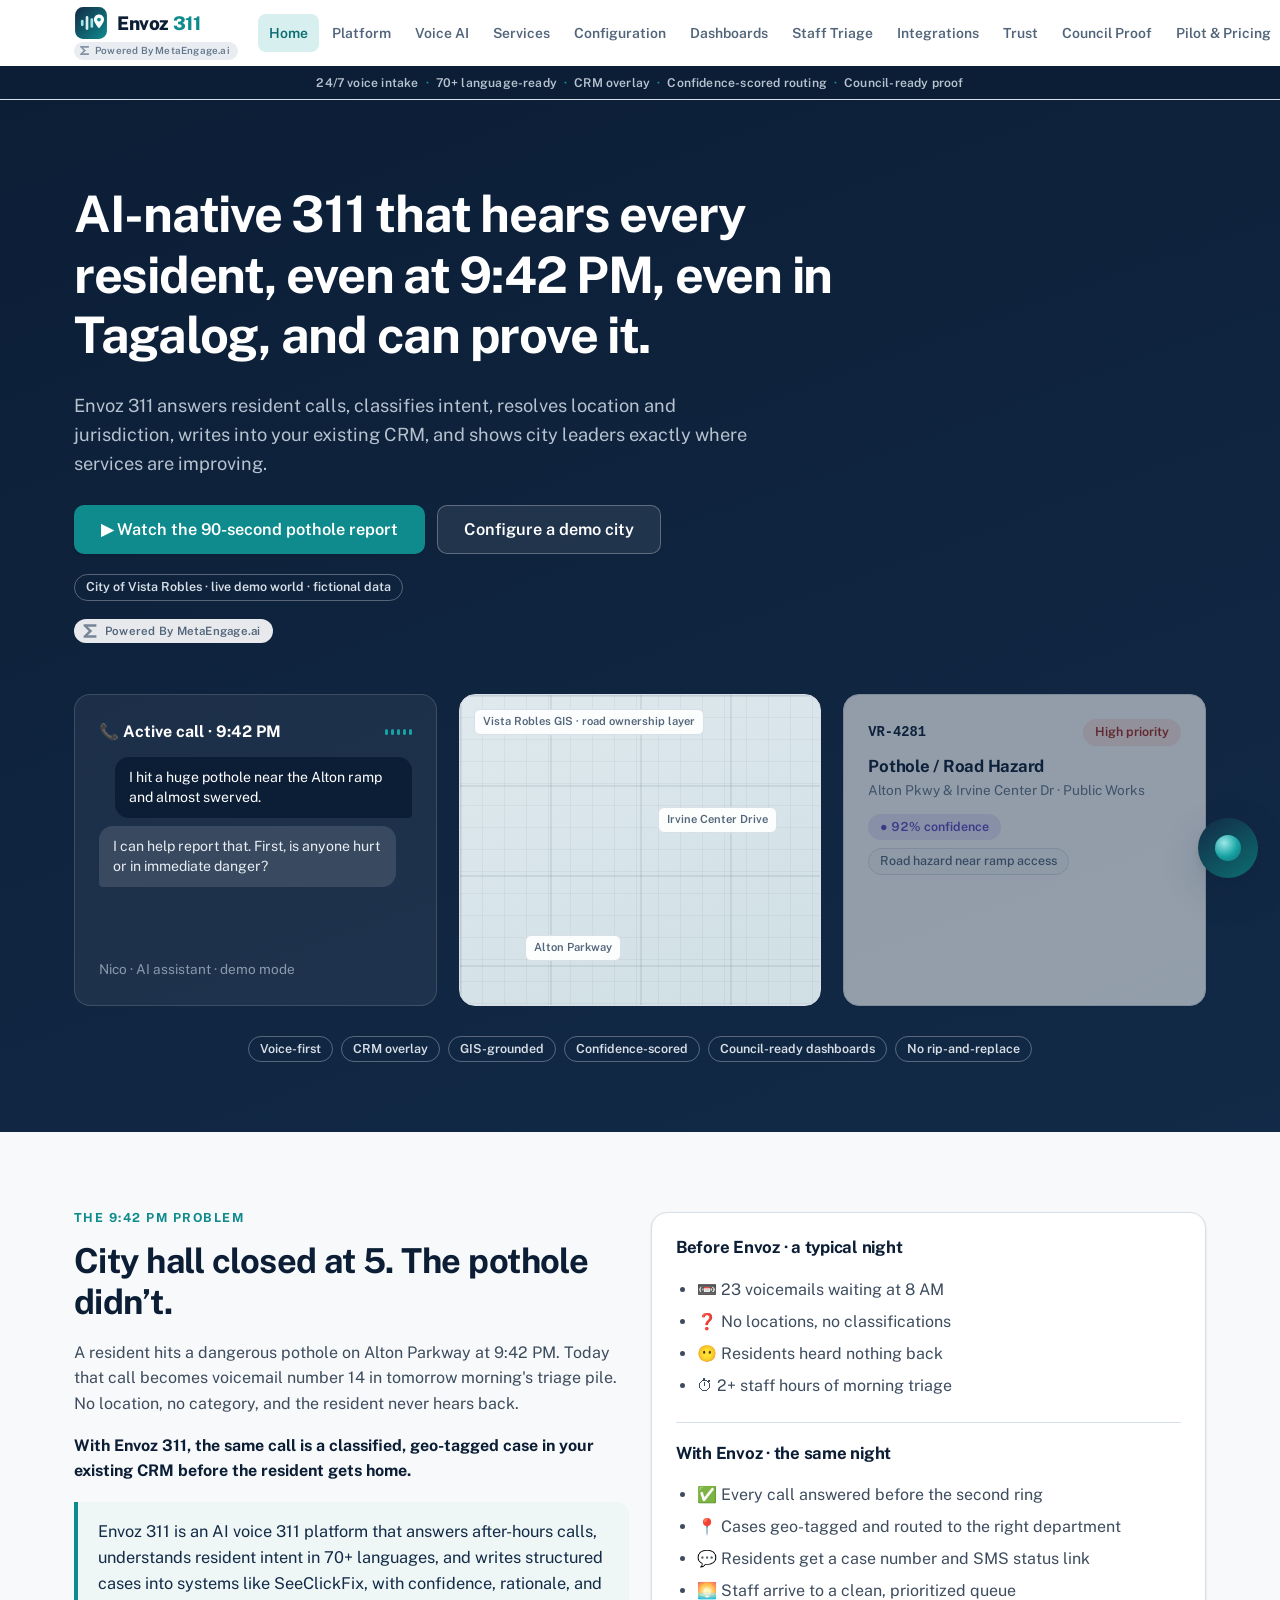
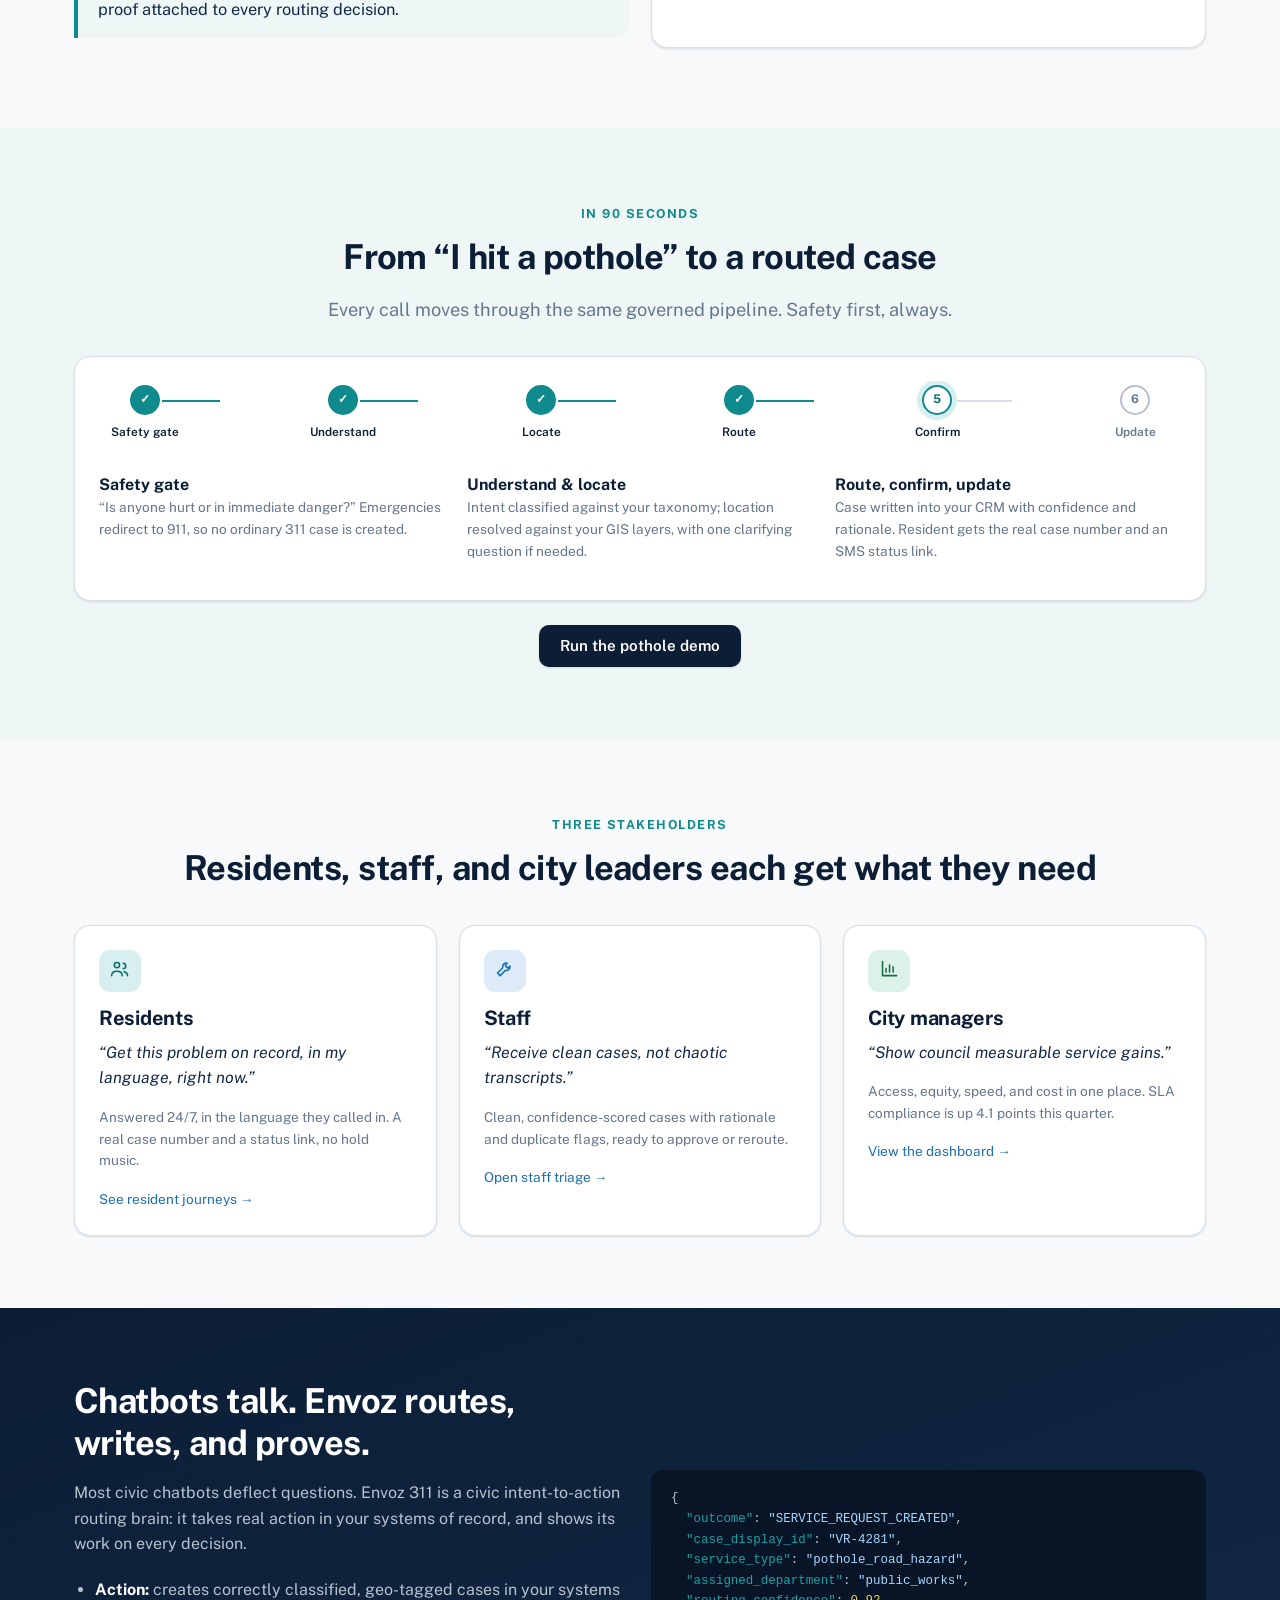
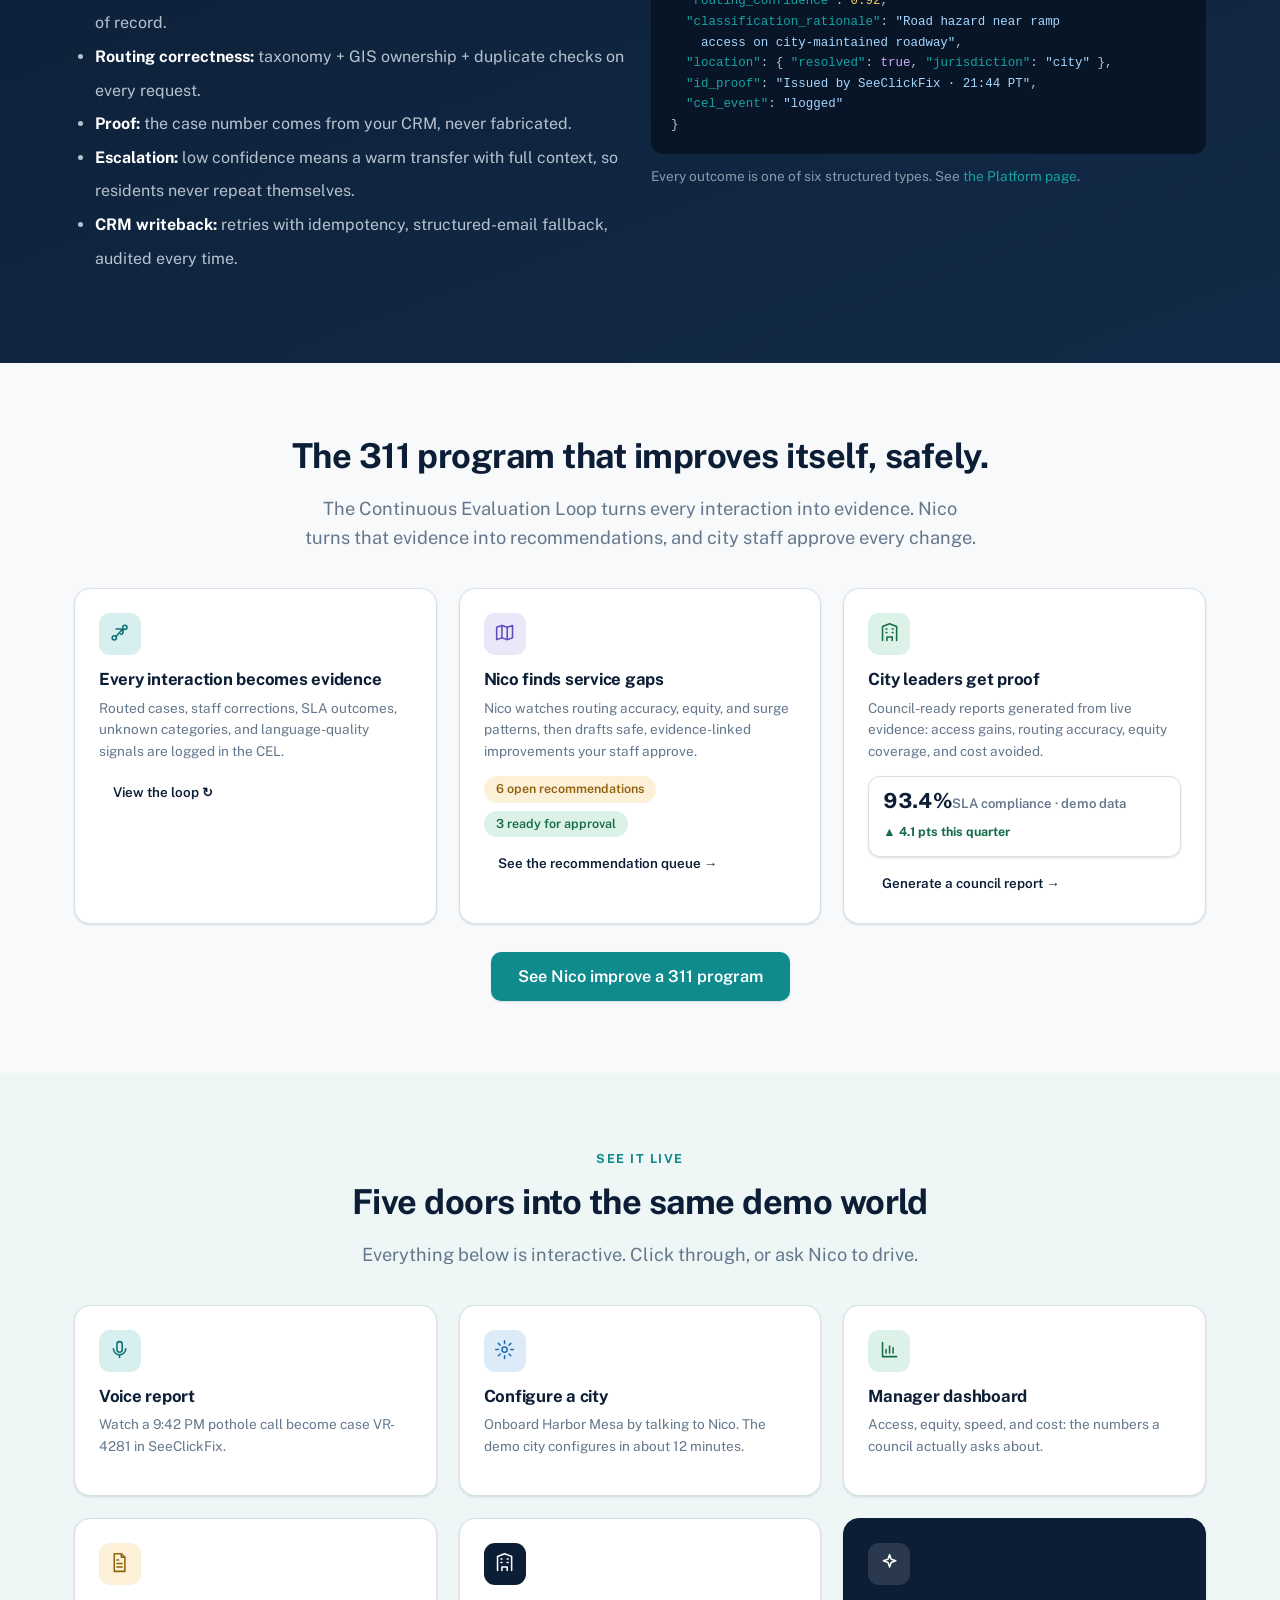
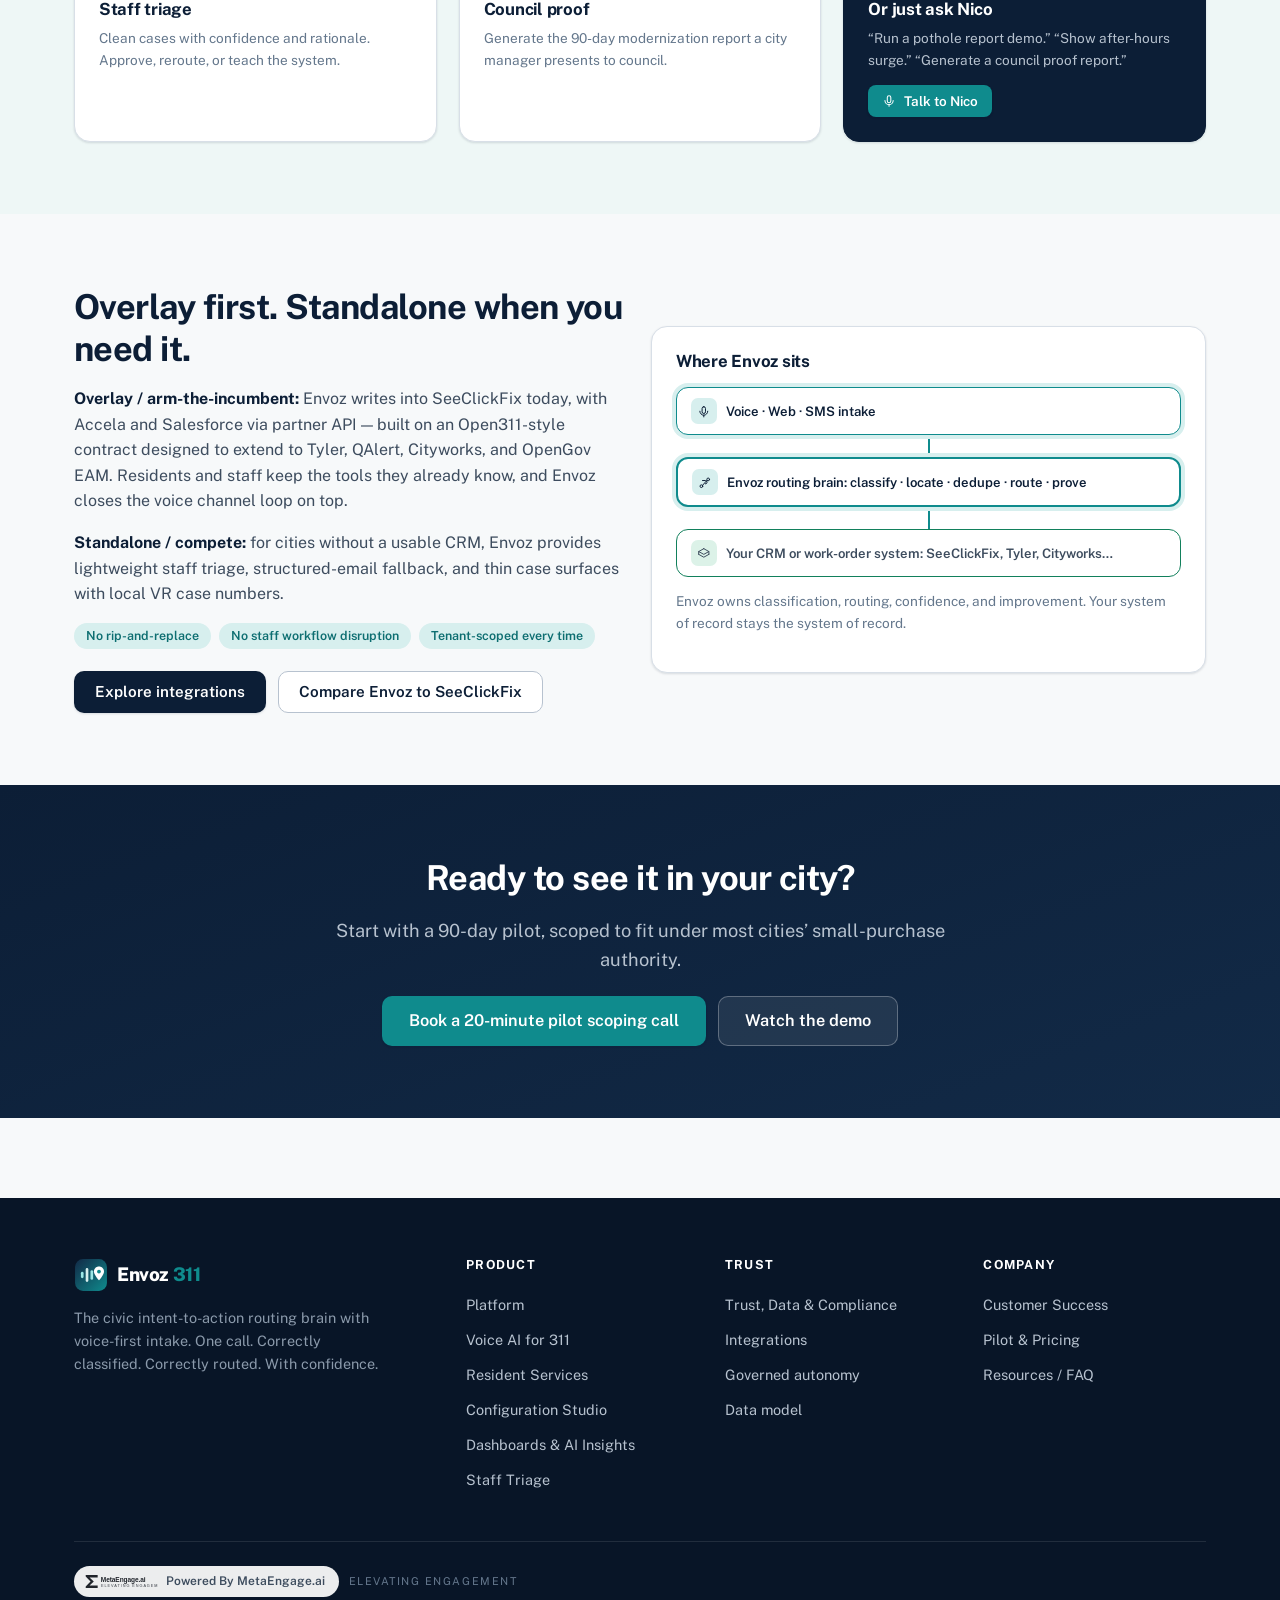
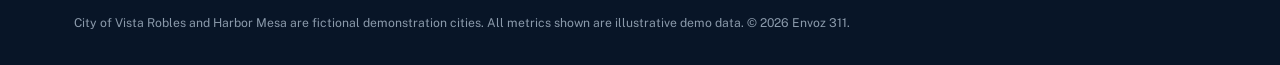
==== commit d5a3bca3: "WIP: review-fix page pass in progress (dashboards done; others mid-flight) Checkpoint commit — all J" ====
--- a/index.html
+++ b/index.html
@@ -4,7 +4,7 @@
 <meta charset="UTF-8">
 <meta name="viewport" content="width=device-width, initial-scale=1.0">
 <title>Envoz 311 — AI-Native 311 Voice Platform for Cities | Voice-to-Outcome 311</title>
-<meta name="description" content="Envoz 311 is the AI voice 311 platform for cities: 24/7 multilingual voice intake, confidence-scored routing, CRM overlay for SeeClickFix and Tyler, and council-ready dashboards. One call. Correctly classified. Correctly routed. With confidence.">
+<meta name="description" content="Envoz 311 is the AI voice 311 platform for cities: 24/7 multilingual voice intake, confidence-scored routing, CRM overlay for SeeClickFix and Open311 systems, and council-ready dashboards. One call. Correctly classified. Correctly routed. With confidence.">
 <link rel="icon" type="image/svg+xml" href="assets/img/envoz-mark.svg">
 <link rel="stylesheet" href="assets/css/main.css">
 <script type="application/ld+json">
@@ -24,7 +24,7 @@
   "name": "Envoz 311 Platform",
   "applicationCategory": "GovernmentApplication",
   "operatingSystem": "Web",
-  "description": "AI voice 311 platform: voice-to-outcome intake, AI-native 311 routing, 311 CRM overlay for SeeClickFix and Tyler, multilingual 311 voice, after-hours 311 automation, and city manager 311 dashboards.",
+  "description": "AI voice 311 platform: voice-to-outcome intake, AI-native 311 routing, 311 CRM overlay for SeeClickFix and Open311 systems, multilingual 311 voice, after-hours 311 automation, and city manager 311 dashboards.",
   "offers": { "@type": "Offer", "description": "90-day municipal pilot programs" }
 }
 </script>
@@ -39,15 +39,15 @@
   <section class="section-dark grid-texture" style="padding:84px 0 70px;position:relative;overflow:hidden">
     <div class="container">
       <div style="max-width:820px">
-        <span class="chip chip-outline on-dark" style="margin-bottom:18px">City of Vista Robles · live demo world · fictional data</span>
-        <h1>AI-native 311 for cities that need every resident heard — after hours, in any language, with proof.</h1>
+        <h1>AI-native 311 that hears every resident, even at 9:42 PM, even in Tagalog, and can prove it.</h1>
         <p class="lede" style="margin-top:16px">Envoz 311 answers resident calls, classifies intent, resolves location and jurisdiction, writes into your existing CRM, and shows city leaders exactly where services are improving.</p>
         <div class="flex flex-wrap" style="margin-top:26px">
           <a class="btn btn-primary btn-lg" href="voice-ai.html?demo=pothole">▶ Watch the 90-second pothole report</a>
           <a class="btn btn-secondary btn-lg" href="configuration-studio.html?flow=harbor-mesa">Configure a demo city</a>
         </div>
-        <div class="on-dark" style="margin-top:22px">
-          <span class="powered-pill powered-pill-lg"><svg viewBox="0 0 100 100" xmlns="http://www.w3.org/2000/svg" aria-hidden="true"><path fill="currentColor" d="M10 8 L90 8 L90 24 L36 24 L64 50 L36 76 L90 76 L90 92 L10 92 L10 82 L42 50 L10 18 Z"/></svg><span>Powered By MetaEngage.ai Clarity Engine</span></span>
+        <span class="chip chip-outline on-dark" style="margin-top:20px;display:inline-block">City of Vista Robles · live demo world · fictional data</span>
+        <div class="on-dark" style="margin-top:18px">
+          <span class="powered-pill powered-pill-lg"><svg viewBox="0 0 100 100" xmlns="http://www.w3.org/2000/svg" aria-hidden="true"><path fill="currentColor" d="M10 8 L90 8 L90 24 L36 24 L64 50 L36 76 L90 76 L90 92 L10 92 L10 82 L42 50 L10 18 Z"/></svg><span>Powered By MetaEngage.ai</span></span>
         </div>
       </div>
 
@@ -72,7 +72,7 @@
           <div id="hero-pin-label" class="map-label" style="left:38%;top:62%;visibility:hidden;font-weight:700;color:var(--teal-700)">📍 Resolved · city-maintained</div>
         </div>
         <!-- Right: case card -->
-        <div class="card" id="hero-case" style="opacity:.35;transition:opacity .5s">
+        <div class="card" id="hero-case" style="opacity:.55;transition:opacity .5s">
           <div class="flex space-between">
             <strong class="mono" style="color:var(--navy-900)">VR-4281</strong>
             <span class="chip chip-red">High priority</span>
@@ -83,7 +83,7 @@
             <span class="chip chip-confidence">● 92% confidence</span>
             <span class="chip chip-rationale">Road hazard near ramp access</span>
           </div>
-          <div id="hero-proof" style="visibility:hidden"><div class="proof-strip"><span class="proof-icon">✓</span>Case number issued by SeeClickFix at 9:44 PM</div></div>
+          <div id="hero-proof" style="visibility:hidden"><div class="proof-strip"><span class="proof-icon" data-icon="check"></span>Case number issued by SeeClickFix at 9:44 PM</div></div>
         </div>
       </div>
 
@@ -105,9 +105,9 @@
       <div class="reveal">
         <span class="eyebrow">The 9:42 PM problem</span>
         <h2>City hall closed at 5. The pothole didn’t.</h2>
-        <p>A resident hits a dangerous pothole on Alton Parkway at 9:42 PM. Today, that call becomes a voicemail — one of dozens staff triage the next morning, with no location, no classification, and no confirmation for the resident.</p>
-        <p><strong>With Envoz 311, the same call becomes a correctly classified, geo-tagged, confidence-scored case in your existing CRM — before the resident gets home.</strong></p>
-        <div class="answer-block">Envoz 311 is an AI voice 311 platform that answers after-hours calls, understands resident intent in 70+ languages, and writes structured cases into systems like SeeClickFix — with confidence, rationale, and proof attached to every routing decision.</div>
+        <p>A resident hits a dangerous pothole on Alton Parkway at 9:42 PM. Today that call becomes voicemail number 14 in tomorrow morning's triage pile. No location, no category, and the resident never hears back.</p>
+        <p><strong>With Envoz 311, the same call is a classified, geo-tagged case in your existing CRM before the resident gets home.</strong></p>
+        <div class="answer-block">Envoz 311 is an AI voice 311 platform that answers after-hours calls, understands resident intent in 70+ languages, and writes structured cases into systems like SeeClickFix, with confidence, rationale, and proof attached to every routing decision.</div>
       </div>
       <div class="card reveal">
         <h4>Before Envoz · a typical night</h4>
@@ -133,9 +133,9 @@
   <section class="section section-aqua" id="ninety-seconds">
     <div class="container">
       <div class="center reveal">
-        <span class="eyebrow">What happens in 90 seconds</span>
+        <span class="eyebrow">In 90 seconds</span>
         <h2>From “I hit a pothole” to a routed case</h2>
-        <p class="lede">Every call moves through the same governed pipeline — safety first, always.</p>
+        <p class="lede">Every call moves through the same governed pipeline. Safety first, always.</p>
       </div>
       <div class="card reveal" style="margin-top:32px;overflow-x:auto">
         <div class="stepper" id="home-stepper" style="justify-content:space-between">
@@ -147,7 +147,7 @@
           <div class="step"><span class="step-dot">6</span><span class="step-label">Update</span></div>
         </div>
         <div class="grid grid-3" style="margin-top:26px">
-          <div><strong>Safety gate</strong><p class="small" style="color:var(--muted)">“Is anyone hurt or in immediate danger?” Emergencies redirect to 911 — no ordinary 311 case is created.</p></div>
+          <div><strong>Safety gate</strong><p class="small" style="color:var(--muted)">“Is anyone hurt or in immediate danger?” Emergencies redirect to 911, so no ordinary 311 case is created.</p></div>
           <div><strong>Understand &amp; locate</strong><p class="small" style="color:var(--muted)">Intent classified against your taxonomy; location resolved against your GIS layers, with one clarifying question if needed.</p></div>
           <div><strong>Route, confirm, update</strong><p class="small" style="color:var(--muted)">Case written into your CRM with confidence and rationale. Resident gets the real case number and an SMS status link.</p></div>
         </div>
@@ -162,29 +162,29 @@
   <section class="section" id="stakeholders">
     <div class="container">
       <div class="center reveal">
-        <span class="eyebrow">Built for three stakeholders</span>
+        <span class="eyebrow">Three stakeholders</span>
         <h2>Residents, staff, and city leaders each get what they need</h2>
       </div>
       <div class="grid grid-3" style="margin-top:36px">
         <div class="card card-hover reveal">
-          <span class="icon-tile">🏠</span>
+          <span class="icon-tile"><span class="i-tile-ico" data-icon="users"></span></span>
           <h3>Residents</h3>
           <p style="font-style:italic;color:var(--navy-800)">“Get this problem on record, in my language, right now.”</p>
-          <p class="small" style="color:var(--muted)">24/7 answers, 70+ language-ready intake, a real case number, and status updates without waiting on hold.</p>
+          <p class="small" style="color:var(--muted)">Answered 24/7, in the language they called in. A real case number and a status link, no hold music.</p>
           <a href="voice-ai.html" class="small">See resident journeys →</a>
         </div>
         <div class="card card-hover reveal">
-          <span class="icon-tile ocean">🛠</span>
+          <span class="icon-tile ocean"><span class="i-tile-ico" data-icon="wrench"></span></span>
           <h3>Staff</h3>
           <p style="font-style:italic;color:var(--navy-800)">“Receive clean cases, not chaotic transcripts.”</p>
-          <p class="small" style="color:var(--muted)">Structured, confidence-scored cases with rationale, duplicates flagged, and one-click approve or reroute.</p>
+          <p class="small" style="color:var(--muted)">Clean, confidence-scored cases with rationale and duplicate flags, ready to approve or reroute.</p>
           <a href="staff-triage.html" class="small">Open staff triage →</a>
         </div>
         <div class="card card-hover reveal">
-          <span class="icon-tile green">📊</span>
+          <span class="icon-tile green"><span class="i-tile-ico" data-icon="chart"></span></span>
           <h3>City managers</h3>
           <p style="font-style:italic;color:var(--navy-800)">“Show council measurable service gains.”</p>
-          <p class="small" style="color:var(--muted)">Access, equity, speed, and cost metrics — packaged into council-ready proof reports.</p>
+          <p class="small" style="color:var(--muted)">Access, equity, speed, and cost in one place. SLA compliance is up 4.1 points this quarter.</p>
           <a href="dashboards.html" class="small">View the dashboard →</a>
         </div>
       </div>
@@ -195,14 +195,13 @@
   <section class="section section-dark grid-texture" id="not-a-chatbot">
     <div class="container grid grid-2" style="align-items:center">
       <div class="reveal">
-        <span class="eyebrow">Why Envoz is not another chatbot</span>
         <h2>Chatbots talk. Envoz routes, writes, and proves.</h2>
         <p>Most civic chatbots deflect questions. Envoz 311 is a civic intent-to-action routing brain: it takes real action in your systems of record, and shows its work on every decision.</p>
         <ul style="line-height:2.1">
-          <li><strong>Action:</strong> creates correctly classified, geo-tagged cases — not chat logs.</li>
+          <li><strong>Action:</strong> creates correctly classified, geo-tagged cases in your systems of record.</li>
           <li><strong>Routing correctness:</strong> taxonomy + GIS ownership + duplicate checks on every request.</li>
           <li><strong>Proof:</strong> the case number comes from your CRM, never fabricated.</li>
-          <li><strong>Escalation:</strong> low confidence means a warm transfer with full context — residents never repeat themselves.</li>
+          <li><strong>Escalation:</strong> low confidence means a warm transfer with full context, so residents never repeat themselves.</li>
           <li><strong>CRM writeback:</strong> retries with idempotency, structured-email fallback, audited every time.</li>
         </ul>
       </div>
@@ -219,7 +218,7 @@
   <span class="k">"id_proof"</span>: <span class="s">"Issued by SeeClickFix · 21:44 PT"</span>,
   <span class="k">"cel_event"</span>: <span class="s">"logged"</span>
 }</div>
-        <p class="small" style="margin-top:12px;color:var(--slate-400)">Every outcome is one of six structured types — see <a href="platform.html" style="color:var(--teal-500)">the Platform page</a>.</p>
+        <p class="small" style="margin-top:12px;color:var(--slate-400)">Every outcome is one of six structured types. See <a href="platform.html" style="color:var(--teal-500)">the Platform page</a>.</p>
       </div>
     </div>
   </section>
@@ -228,21 +227,20 @@
   <section class="section" id="improvement-loop">
     <div class="container">
       <div class="center reveal">
-        <span class="eyebrow">Built to improve every week, not just launch once</span>
-        <h2>The 311 program that improves itself — safely.</h2>
-        <p class="lede">The Continuous Civic Improvement Loop turns every interaction into evidence, the Nico Success Agent turns evidence into recommendations, and city staff approve every change.</p>
+        <h2>The 311 program that improves itself, safely.</h2>
+        <p class="lede">The Continuous Evaluation Loop turns every interaction into evidence. Nico turns that evidence into recommendations, and city staff approve every change.</p>
       </div>
       <div class="grid grid-3" style="margin-top:36px">
         <div class="card card-hover reveal">
-          <span class="icon-tile">🔄</span>
+          <span class="icon-tile"><span class="i-tile-ico" data-icon="route"></span></span>
           <h4>Every interaction becomes evidence</h4>
           <p class="small" style="color:var(--muted)">Routed cases, staff corrections, SLA outcomes, unknown categories, and language-quality signals are logged in the CEL.</p>
           <button class="btn btn-ghost btn-sm" type="button" onclick="Envoz.openLoopModal()">View the loop ↻</button>
         </div>
         <div class="card card-hover reveal">
-          <span class="icon-tile purple">🧭</span>
+          <span class="icon-tile purple"><span class="i-tile-ico" data-icon="map"></span></span>
           <h4>Nico finds service gaps</h4>
-          <p class="small" style="color:var(--muted)">Your assigned AI success agent watches routing accuracy, equity, and surge patterns — and drafts safe, evidence-linked improvements.</p>
+          <p class="small" style="color:var(--muted)">Nico watches routing accuracy, equity, and surge patterns, then drafts safe, evidence-linked improvements your staff approve.</p>
           <div class="chip-row" style="margin:10px 0">
             <span class="chip chip-amber">6 open recommendations</span>
             <span class="chip chip-green">3 ready for approval</span>
@@ -250,7 +248,7 @@
           <a class="btn btn-ghost btn-sm" href="dashboards.html?tab=agent">See the recommendation queue →</a>
         </div>
         <div class="card card-hover reveal">
-          <span class="icon-tile green">🏛</span>
+          <span class="icon-tile green"><span class="i-tile-ico" data-icon="building"></span></span>
           <h4>City leaders get proof</h4>
           <p class="small" style="color:var(--muted)">Council-ready reports generated from live evidence: access gains, routing accuracy, equity coverage, and cost avoided.</p>
           <div class="kpi" style="padding:12px 14px;margin:10px 0"><span class="kpi-value" style="font-size:1.3rem">93.4%</span><span class="kpi-label">SLA compliance · demo data</span><span class="kpi-delta up">▲ 4.1 pts this quarter</span></div>
@@ -267,36 +265,36 @@
   <section class="section section-aqua" id="in-action">
     <div class="container">
       <div class="center reveal">
-        <span class="eyebrow">See the platform in action</span>
+        <span class="eyebrow">See it live</span>
         <h2>Five doors into the same demo world</h2>
-        <p class="lede">Everything below is interactive — click through, or ask Nico to drive.</p>
+        <p class="lede">Everything below is interactive. Click through, or ask Nico to drive.</p>
       </div>
       <div class="grid grid-3" style="margin-top:36px">
         <a class="card card-hover reveal" href="voice-ai.html?demo=pothole" style="text-decoration:none;color:inherit">
-          <span class="icon-tile">🎙</span><h4>Voice report</h4>
+          <span class="icon-tile"><span class="i-tile-ico" data-icon="mic"></span></span><h4>Voice report</h4>
           <p class="small" style="color:var(--muted)">Watch a 9:42 PM pothole call become case VR-4281 in SeeClickFix.</p>
         </a>
         <a class="card card-hover reveal" href="configuration-studio.html?flow=harbor-mesa" style="text-decoration:none;color:inherit">
-          <span class="icon-tile ocean">⚙️</span><h4>Configure a city</h4>
-          <p class="small" style="color:var(--muted)">Onboard Harbor Mesa by talking to Nico — 12 minutes to a configured sandbox.</p>
+          <span class="icon-tile ocean"><span class="i-tile-ico" data-icon="gear"></span></span><h4>Configure a city</h4>
+          <p class="small" style="color:var(--muted)">Onboard Harbor Mesa by talking to Nico. The demo city configures in about 12 minutes.</p>
         </a>
         <a class="card card-hover reveal" href="dashboards.html" style="text-decoration:none;color:inherit">
-          <span class="icon-tile green">📊</span><h4>Manager dashboard</h4>
-          <p class="small" style="color:var(--muted)">Access, equity, speed, and cost — the numbers a council actually asks about.</p>
+          <span class="icon-tile green"><span class="i-tile-ico" data-icon="chart"></span></span><h4>Manager dashboard</h4>
+          <p class="small" style="color:var(--muted)">Access, equity, speed, and cost: the numbers a council actually asks about.</p>
         </a>
         <a class="card card-hover reveal" href="staff-triage.html" style="text-decoration:none;color:inherit">
-          <span class="icon-tile amber">🗂</span><h4>Staff triage</h4>
-          <p class="small" style="color:var(--muted)">Clean cases with confidence and rationale — approve, reroute, or teach the system.</p>
+          <span class="icon-tile amber"><span class="i-tile-ico" data-icon="doc"></span></span><h4>Staff triage</h4>
+          <p class="small" style="color:var(--muted)">Clean cases with confidence and rationale. Approve, reroute, or teach the system.</p>
         </a>
         <a class="card card-hover reveal" href="dashboards.html?tab=council&generate=1" style="text-decoration:none;color:inherit">
-          <span class="icon-tile navy">🏛</span><h4>Council proof</h4>
+          <span class="icon-tile navy"><span class="i-tile-ico" data-icon="building"></span></span><h4>Council proof</h4>
           <p class="small" style="color:var(--muted)">Generate the 90-day modernization report a city manager presents to council.</p>
         </a>
         <div class="card reveal" style="background:var(--navy-900);color:var(--slate-300);border-color:var(--navy-900)">
-          <span class="icon-tile" style="background:rgba(255,255,255,.12);color:#fff">🤖</span>
+          <span class="icon-tile" style="background:rgba(255,255,255,.12);color:#fff"><span class="i-tile-ico" data-icon="sparkle"></span></span>
           <h4 style="color:#fff">Or just ask Nico</h4>
           <p class="small">“Run a pothole report demo.” “Show after-hours surge.” “Generate a council proof report.”</p>
-          <button class="btn btn-primary btn-sm" type="button" data-nico-open>🎙 Talk to Nico</button>
+          <button class="btn btn-primary btn-sm" type="button" data-nico-open><span data-icon="mic"></span> Talk to Nico</button>
         </div>
       </div>
     </div>
@@ -306,9 +304,8 @@
   <section class="section" id="overlay-first">
     <div class="container grid grid-2" style="align-items:center">
       <div class="reveal">
-        <span class="eyebrow">Cities do not need another CRM</span>
         <h2>Overlay first. Standalone when you need it.</h2>
-        <p><strong>Overlay / arm-the-incumbent:</strong> Envoz writes into SeeClickFix, Tyler, Granicus, QAlert, Salesforce, Accela, Cityworks, and OpenGov EAM. Residents and staff keep the tools they already know — Envoz closes the voice channel loop on top.</p>
+        <p><strong>Overlay / arm-the-incumbent:</strong> Envoz writes into SeeClickFix today, with Accela and Salesforce via partner API — built on an Open311-style contract designed to extend to Tyler, QAlert, Cityworks, and OpenGov EAM. Residents and staff keep the tools they already know, and Envoz closes the voice channel loop on top.</p>
         <p><strong>Standalone / compete:</strong> for cities without a usable CRM, Envoz provides lightweight staff triage, structured-email fallback, and thin case surfaces with local VR case numbers.</p>
         <div class="chip-row" style="margin-top:14px">
           <span class="chip chip-teal">No rip-and-replace</span>
@@ -322,11 +319,11 @@
       </div>
       <div class="card reveal">
         <h4 style="margin-bottom:16px">Where Envoz sits</h4>
-        <div class="wf-node lit"><span class="wf-icon">🎙</span>Voice · Web · SMS intake</div>
+        <div class="wf-node lit"><span class="wf-icon" data-icon="mic"></span>Voice · Web · SMS intake</div>
         <div class="wf-connector lit"></div>
-        <div class="wf-node lit" style="border-width:2px"><span class="wf-icon">🧠</span>Envoz routing brain — classify · locate · dedupe · route · prove</div>
+        <div class="wf-node lit" style="border-width:2px"><span class="wf-icon" data-icon="route"></span>Envoz routing brain: classify · locate · dedupe · route · prove</div>
         <div class="wf-connector lit"></div>
-        <div class="wf-node done"><span class="wf-icon">🗄</span>Your CRM / work-order system — SeeClickFix, Tyler, Cityworks…</div>
+        <div class="wf-node done"><span class="wf-icon" data-icon="layers"></span>Your CRM or work-order system: SeeClickFix, Tyler, Cityworks…</div>
         <p class="small" style="color:var(--muted);margin-top:14px">Envoz owns classification, routing, confidence, and improvement. Your system of record stays the system of record.</p>
       </div>
     </div>
--- a/assets/css/main.css
+++ b/assets/css/main.css
@@ -2,6 +2,23 @@
    Envoz 311 — Design System
    Calm, premium, public-sector SaaS.
    ============================================================ */
+
+/* Public Sans — the U.S. government's open typeface (OFL).
+   Vendored as variable woff2 (self-hosted; no external requests). */
+@font-face {
+  font-family: "Public Sans";
+  font-style: normal;
+  font-weight: 100 900;
+  font-display: swap;
+  src: url("../fonts/public-sans-latin.woff2") format("woff2");
+}
+@font-face {
+  font-family: "Public Sans";
+  font-style: italic;
+  font-weight: 100 900;
+  font-display: swap;
+  src: url("../fonts/public-sans-latin-italic.woff2") format("woff2");
+}
 
 :root {
   /* Palette */
@@ -52,8 +69,8 @@
   --brand-ink: var(--navy-900);
   --link: var(--ocean-600);
 
-  /* Type */
-  --font: "Inter", "Public Sans", "Source Sans 3", "SF Pro Text", -apple-system,
+  /* Type — Public Sans (U.S. gov open typeface) leads the stack */
+  --font: "Public Sans", "Inter", "Source Sans 3", "SF Pro Text", -apple-system,
     BlinkMacSystemFont, "Segoe UI", Roboto, "Helvetica Neue", Arial, sans-serif;
   --mono: "SF Mono", "JetBrains Mono", ui-monospace, SFMono-Regular, Menlo,
     Consolas, monospace;
@@ -147,6 +164,11 @@
 }
 .section-dark h1, .section-dark h2, .section-dark h3, .section-dark h4 { color: #fff; }
 .section-dark strong { color: #fff; }
+/* Light cards inside dark sections keep ink text */
+.section-dark .card, .section-dark .kpi, .section-dark .chart-card { color: var(--body); }
+.section-dark .card h1, .section-dark .card h2, .section-dark .card h3, .section-dark .card h4,
+.section-dark .kpi .kpi-value, .section-dark .chart-card h4,
+.section-dark .card strong { color: var(--ink); }
 .section-aqua { background: var(--aqua-50); }
 
 .eyebrow {
@@ -471,7 +493,7 @@
   font-size: 0.62rem; font-weight: 600; letter-spacing: 0.02em;
   color: var(--slate-500);
   background: var(--slate-100); border-radius: 999px; padding: 2px 8px 2px 5px;
-  line-height: 1.4; width: fit-content;
+  line-height: 1.4; width: fit-content; white-space: nowrap;
 }
 .powered-pill img, .powered-pill svg { height: 11px; width: auto; display: block; opacity: 0.75; }
 .powered-pill-lg { font-size: 0.72rem; padding: 4px 12px 4px 8px; gap: 7px; }
@@ -709,6 +731,7 @@
 .chart-card h4 { font-size: 0.92rem; margin-bottom: 4px; }
 .chart-card .chart-sub { font-size: 0.78rem; color: var(--muted); margin-bottom: 12px; }
 .chart-svg { width: 100%; height: auto; display: block; }
+.chart-card svg { max-width: 100%; height: auto; }
 .bar-fill { fill: var(--teal-600); }
 .bar-track { fill: var(--slate-100); }
 .chart-axis { stroke: var(--slate-200); stroke-width: 1; }
@@ -765,3 +788,39 @@
   pointer-events: none;
 }
 .infra-watermark svg, .infra-watermark img { height: 10px; width: auto; opacity: 0.7; }
+
+/* ---------------- Inline SVG icons ---------------- */
+.i-icon { flex-shrink: 0; vertical-align: -0.14em; overflow: visible; }
+.icon-tile .i-icon { width: 1.15em; height: 1.15em; }
+.btn .i-icon { width: 1.05em; height: 1.05em; }
+.chip .i-icon { width: 0.95em; height: 0.95em; }
+
+/* ---------------- Tinted emphasis panels (replaces colored left-rail cards) ---------------- */
+.tinted-panel { border-radius: var(--r-lg); padding: 18px 20px; border: 1px solid var(--line); background: var(--offwhite); }
+.tinted-panel.teal { background: var(--aqua-50); border-color: var(--teal-100); }
+.tinted-panel.amber { background: var(--amber-100); border-color: rgba(180, 83, 9, 0.25); }
+.tinted-panel.red { background: var(--red-100); border-color: rgba(180, 35, 24, 0.28); }
+.tinted-panel.purple { background: var(--purple-100); border-color: rgba(109, 91, 208, 0.22); }
+.tinted-panel.green { background: var(--green-100); border-color: rgba(18, 128, 92, 0.22); }
+
+/* ---------------- Tap targets (WCAG 2.5.8) ---------------- */
+a.small:not(.btn), .card > a:not(.btn), .link-arrow { padding-block: 4px; }
+.site-footer a { padding: 6px 0; min-height: 24px; }
+
+/* ---------------- Tabs: mobile scroll affordance ---------------- */
+@media (max-width: 720px) {
+  .tabs {
+    -webkit-mask-image: linear-gradient(90deg, #000 88%, transparent);
+    mask-image: linear-gradient(90deg, #000 88%, transparent);
+  }
+}
+
+/* ---------------- Responsive safety overrides (keep last) ---------------- */
+/* Grid/flex items must be allowed to shrink; inner scroll containers handle wide content */
+.grid > *, .flex > *, .console > *, [class*="-grid"] > * { min-width: 0; }
+@media (max-width: 640px) {
+  /* long labels wrap instead of widening the page */
+  .btn { white-space: normal; text-align: center; }
+  .chip { white-space: normal; }
+  .main-nav a { white-space: normal; }
+}
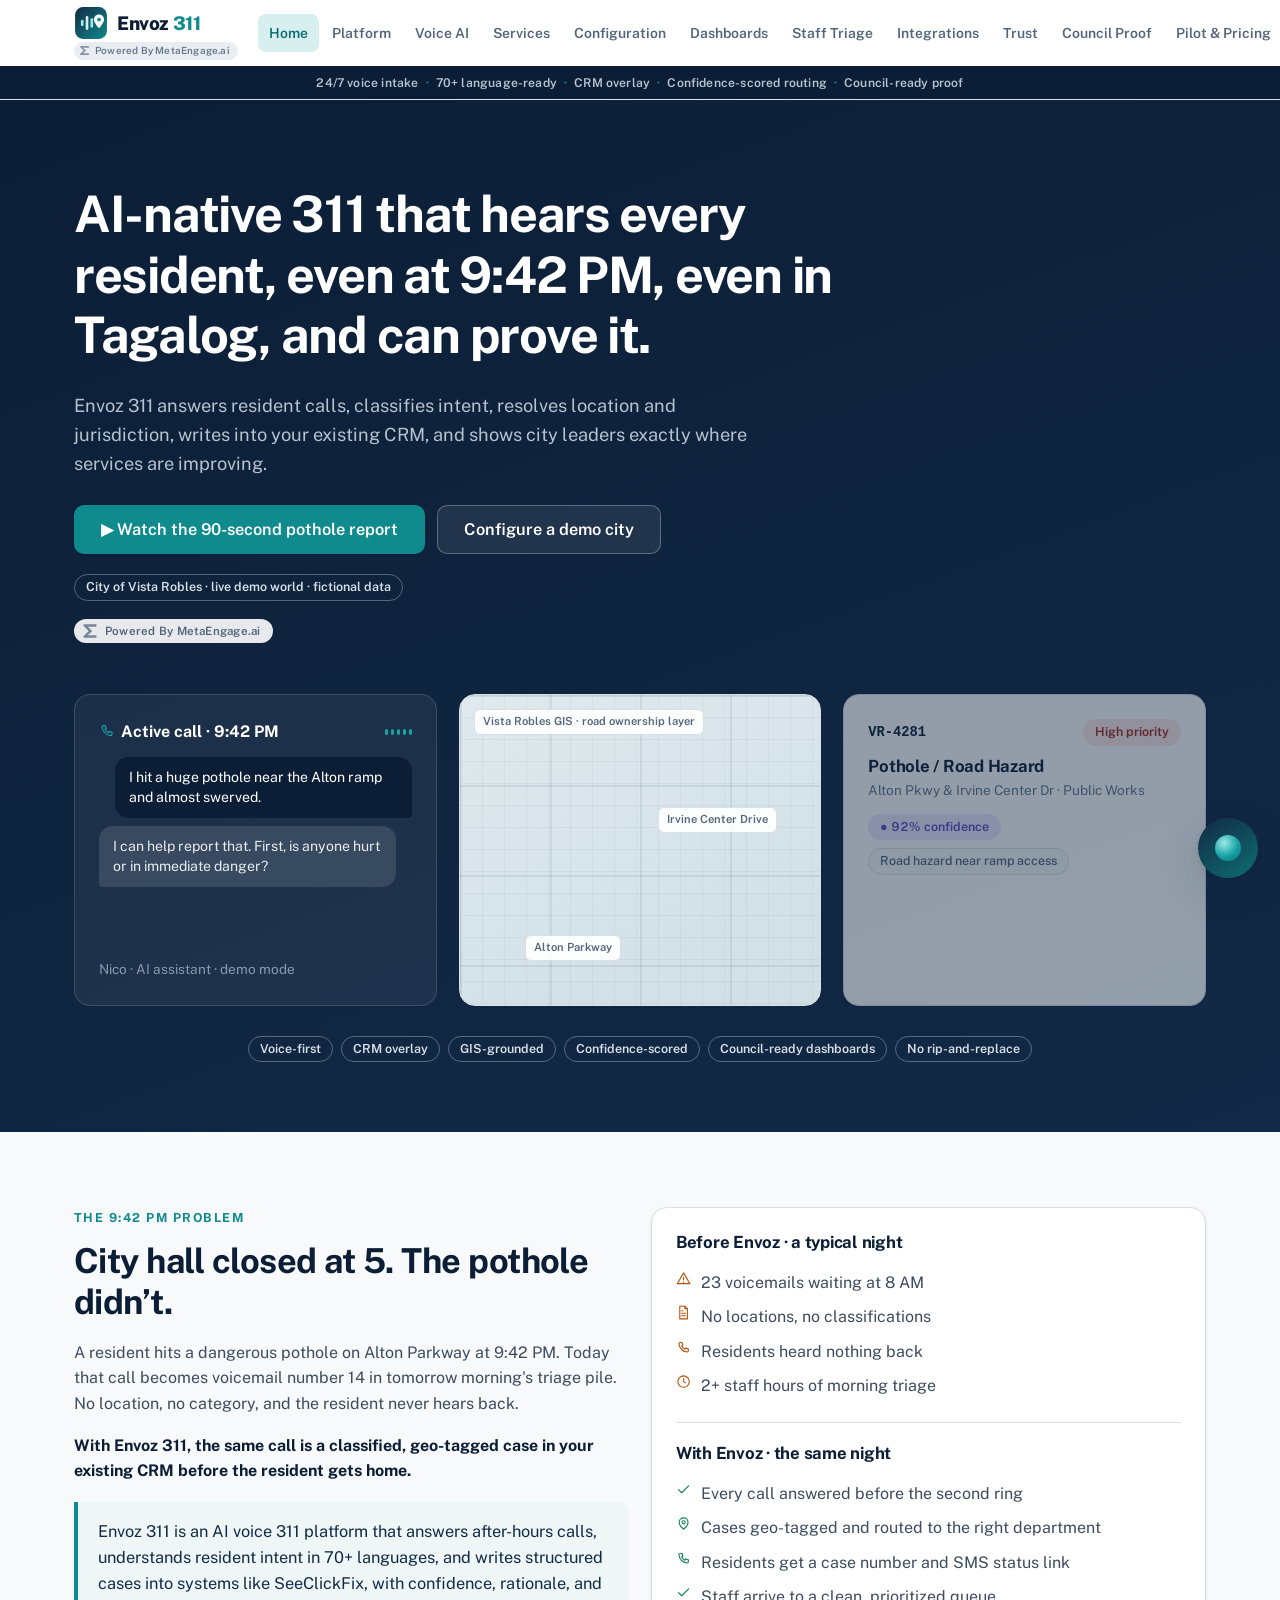
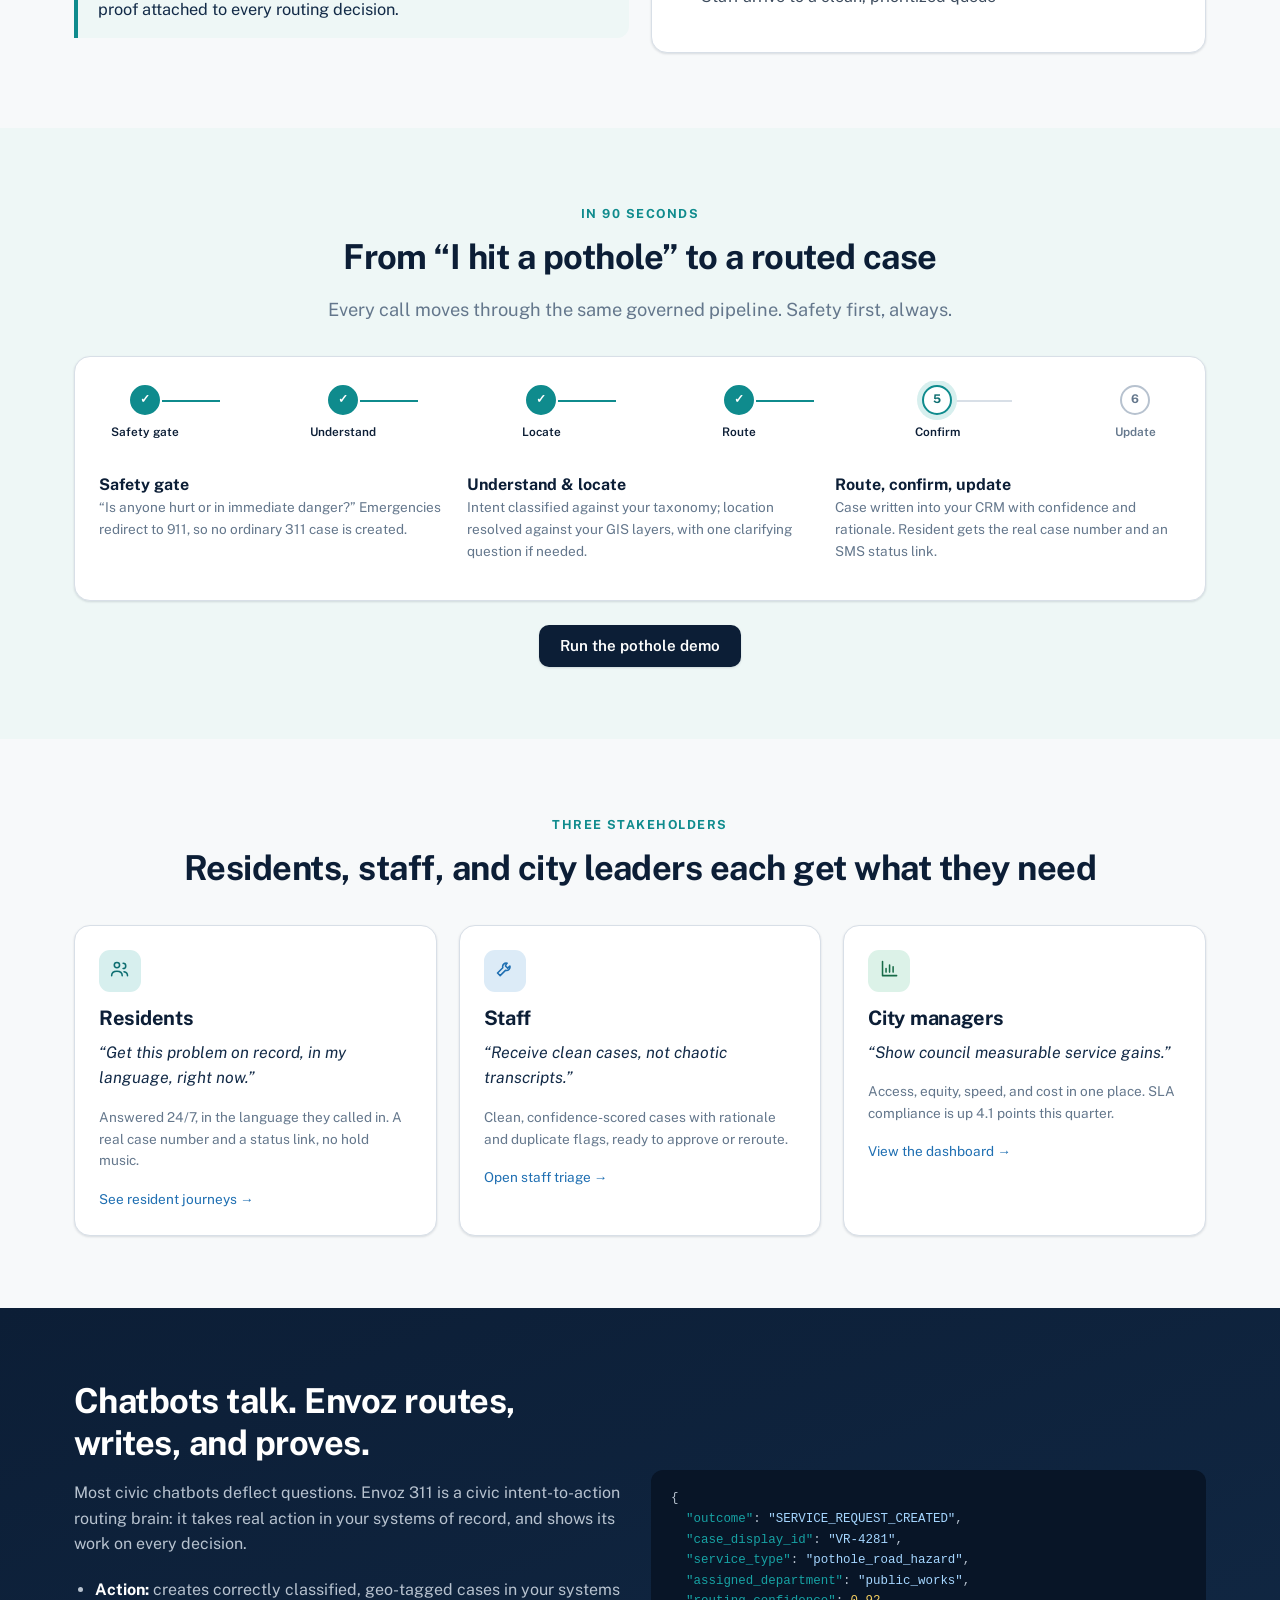
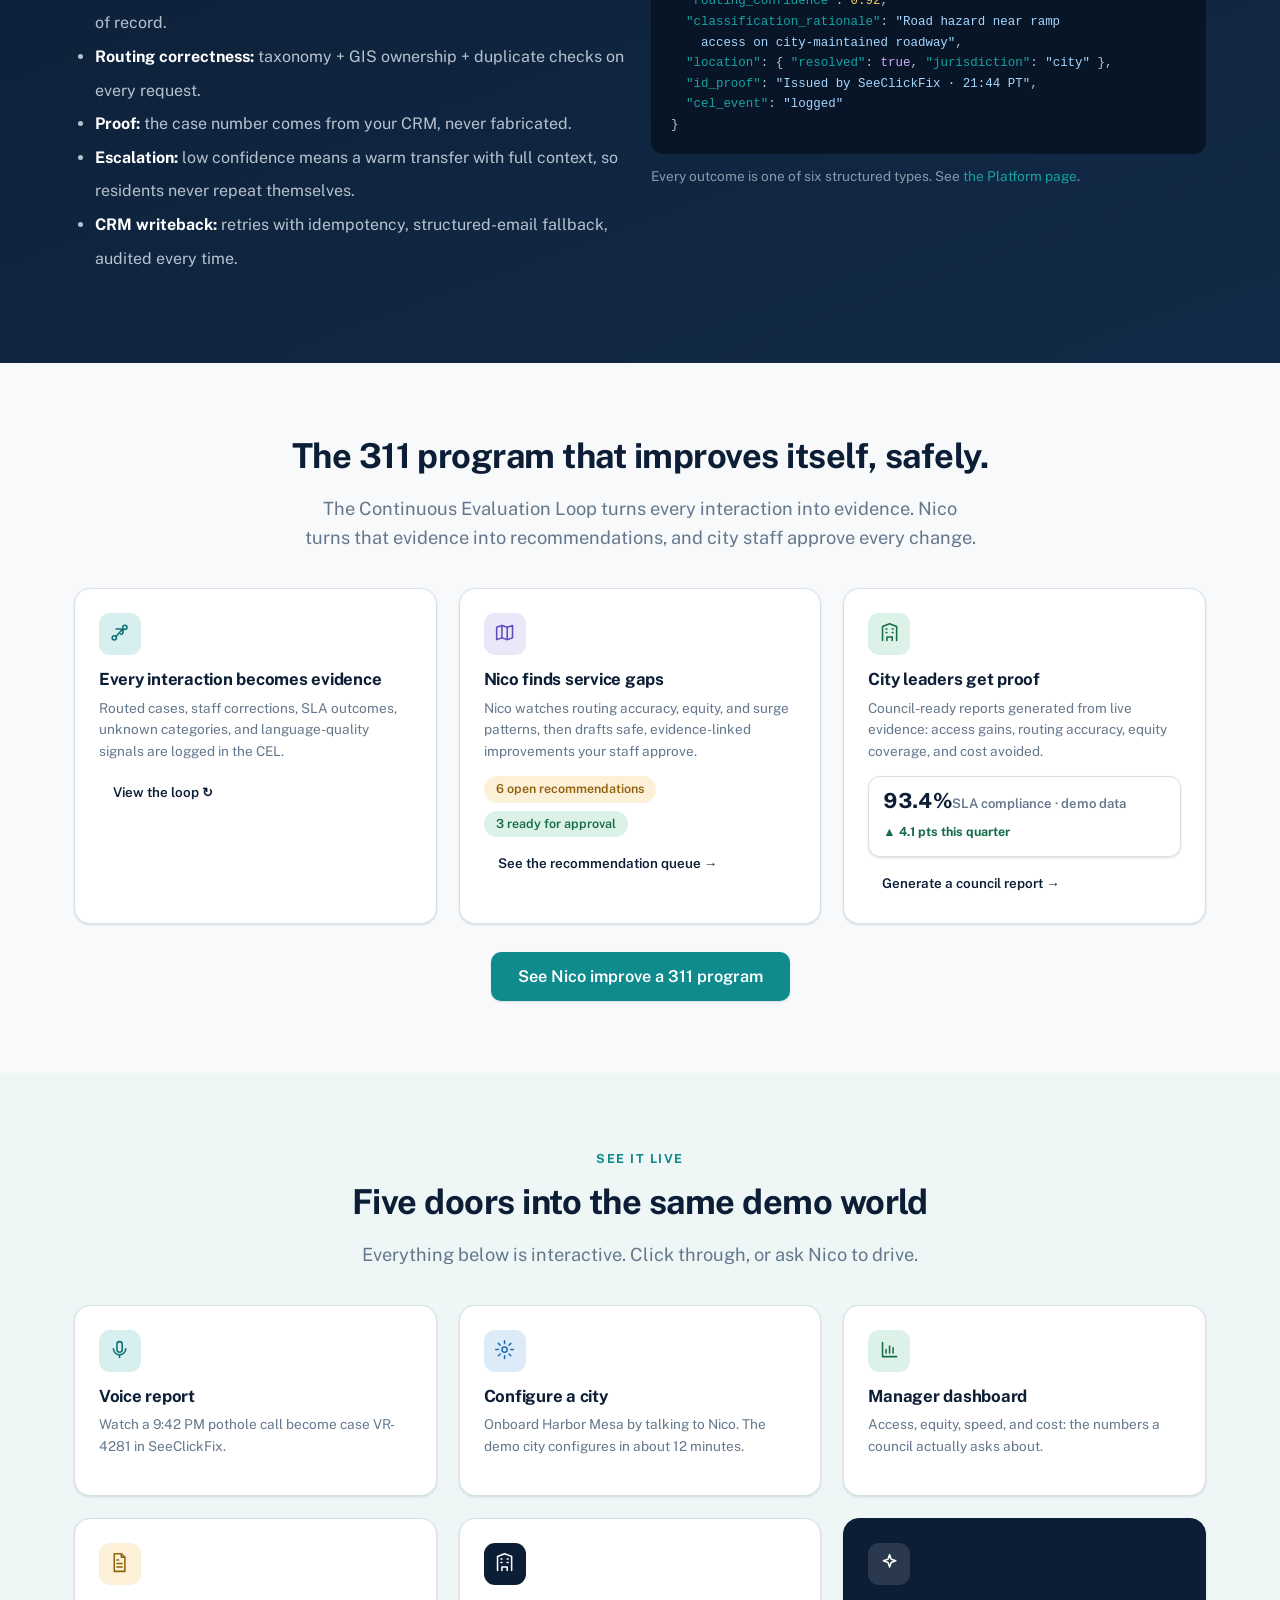
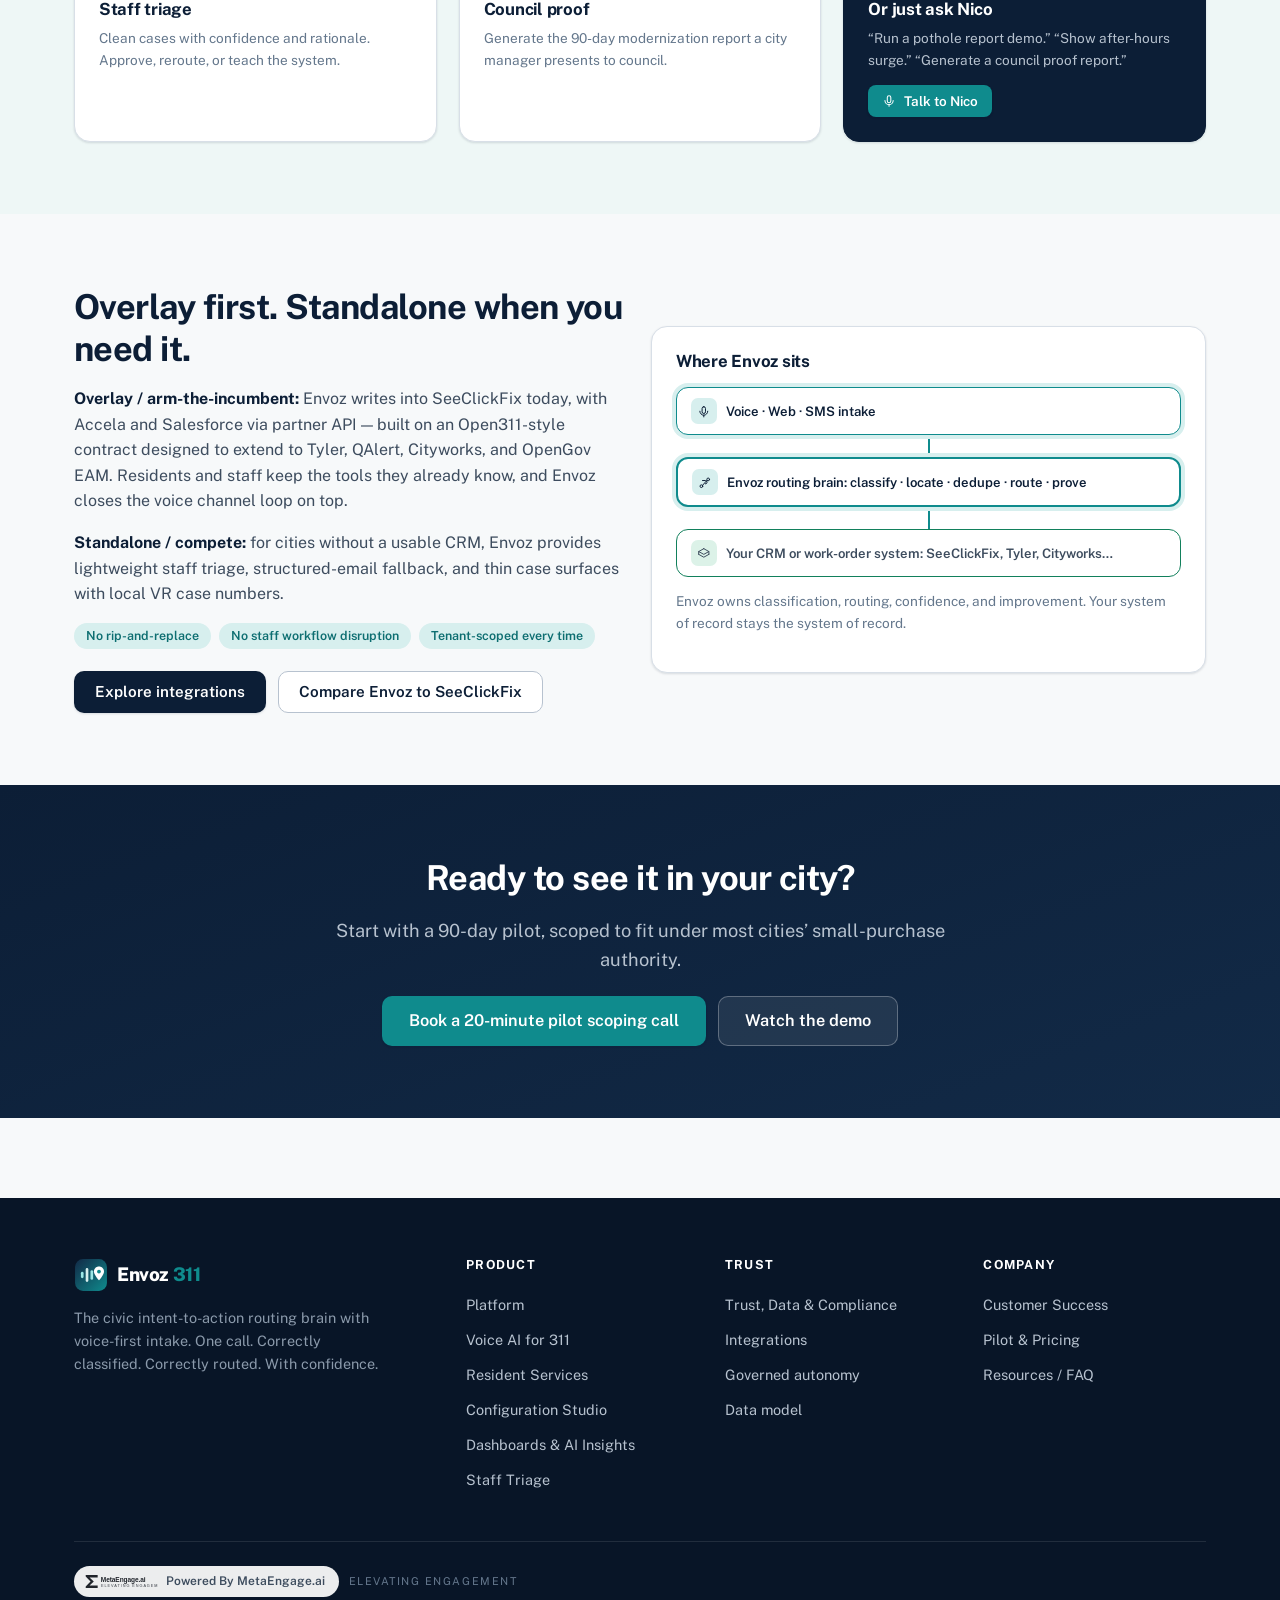
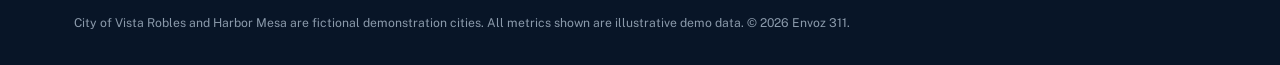
==== commit 1f952f4a: "Verification fixes: mono-token wrap (resident-services overflow), index before/after list emoji→icon" ====
--- a/index.html
+++ b/index.html
@@ -28,6 +28,13 @@
   "offers": { "@type": "Offer", "description": "90-day municipal pilot programs" }
 }
 </script>
+<style>
+  .marker-list li { display: flex; align-items: flex-start; gap: 10px; margin-bottom: 4px; }
+  .li-ico { flex-shrink: 0; margin-top: 3px; display: inline-flex; font-size: 0.95em; }
+  .li-ico.warn { color: var(--amber-600); }
+  .li-ico.good { color: var(--green-600); }
+  .hero-call-ico { display: inline-flex; vertical-align: -0.12em; margin-right: 6px; color: var(--teal-500); }
+</style>
 </head>
 <body data-page="home" data-marketing="true">
 <a class="skip-link" href="#main">Skip to content</a>
@@ -56,7 +63,7 @@
         <!-- Left: active call -->
         <div class="card card-flat" style="background:rgba(255,255,255,.06);border-color:rgba(255,255,255,.14);color:var(--slate-300)">
           <div class="flex space-between" style="margin-bottom:12px">
-            <strong style="color:#fff">📞 Active call · 9:42 PM</strong>
+            <strong style="color:#fff"><span class="hero-call-ico" data-icon="phone"></span>Active call · 9:42 PM</strong>
             <span class="nico-waveform speaking" aria-hidden="true"><span></span><span></span><span></span><span></span><span></span></span>
           </div>
           <div id="hero-call" style="display:flex;flex-direction:column;gap:8px;min-height:190px" aria-live="polite"></div>
@@ -111,19 +118,19 @@
       </div>
       <div class="card reveal">
         <h4>Before Envoz · a typical night</h4>
-        <ul style="line-height:2">
-          <li>📼 23 voicemails waiting at 8 AM</li>
-          <li>❓ No locations, no classifications</li>
-          <li>😶 Residents heard nothing back</li>
-          <li>⏱ 2+ staff hours of morning triage</li>
+        <ul class="marker-list" style="line-height:1.9;list-style:none;padding-left:0">
+          <li><span class="li-ico warn" data-icon="warning"></span>23 voicemails waiting at 8 AM</li>
+          <li><span class="li-ico warn" data-icon="doc"></span>No locations, no classifications</li>
+          <li><span class="li-ico warn" data-icon="phone"></span>Residents heard nothing back</li>
+          <li><span class="li-ico warn" data-icon="clock"></span>2+ staff hours of morning triage</li>
         </ul>
         <hr class="divider">
         <h4>With Envoz · the same night</h4>
-        <ul style="line-height:2">
-          <li>✅ Every call answered before the second ring</li>
-          <li>📍 Cases geo-tagged and routed to the right department</li>
-          <li>💬 Residents get a case number and SMS status link</li>
-          <li>🌅 Staff arrive to a clean, prioritized queue</li>
+        <ul class="marker-list" style="line-height:1.9;list-style:none;padding-left:0">
+          <li><span class="li-ico good" data-icon="check"></span>Every call answered before the second ring</li>
+          <li><span class="li-ico good" data-icon="pin"></span>Cases geo-tagged and routed to the right department</li>
+          <li><span class="li-ico good" data-icon="phone"></span>Residents get a case number and SMS status link</li>
+          <li><span class="li-ico good" data-icon="check"></span>Staff arrive to a clean, prioritized queue</li>
         </ul>
       </div>
     </div>
--- a/assets/css/main.css
+++ b/assets/css/main.css
@@ -134,6 +134,9 @@
 small, .small { font-size: 0.85rem; }
 ul, ol { padding-left: 1.3em; }
 code, .mono { font-family: var(--mono); font-size: 0.86em; }
+/* Long snake_case tokens in flowing prose must break rather than overflow narrow screens */
+.mono { overflow-wrap: anywhere; }
+.json-card .mono { overflow-wrap: normal; }
 
 :focus-visible {
   outline: 3px solid var(--ocean-500);
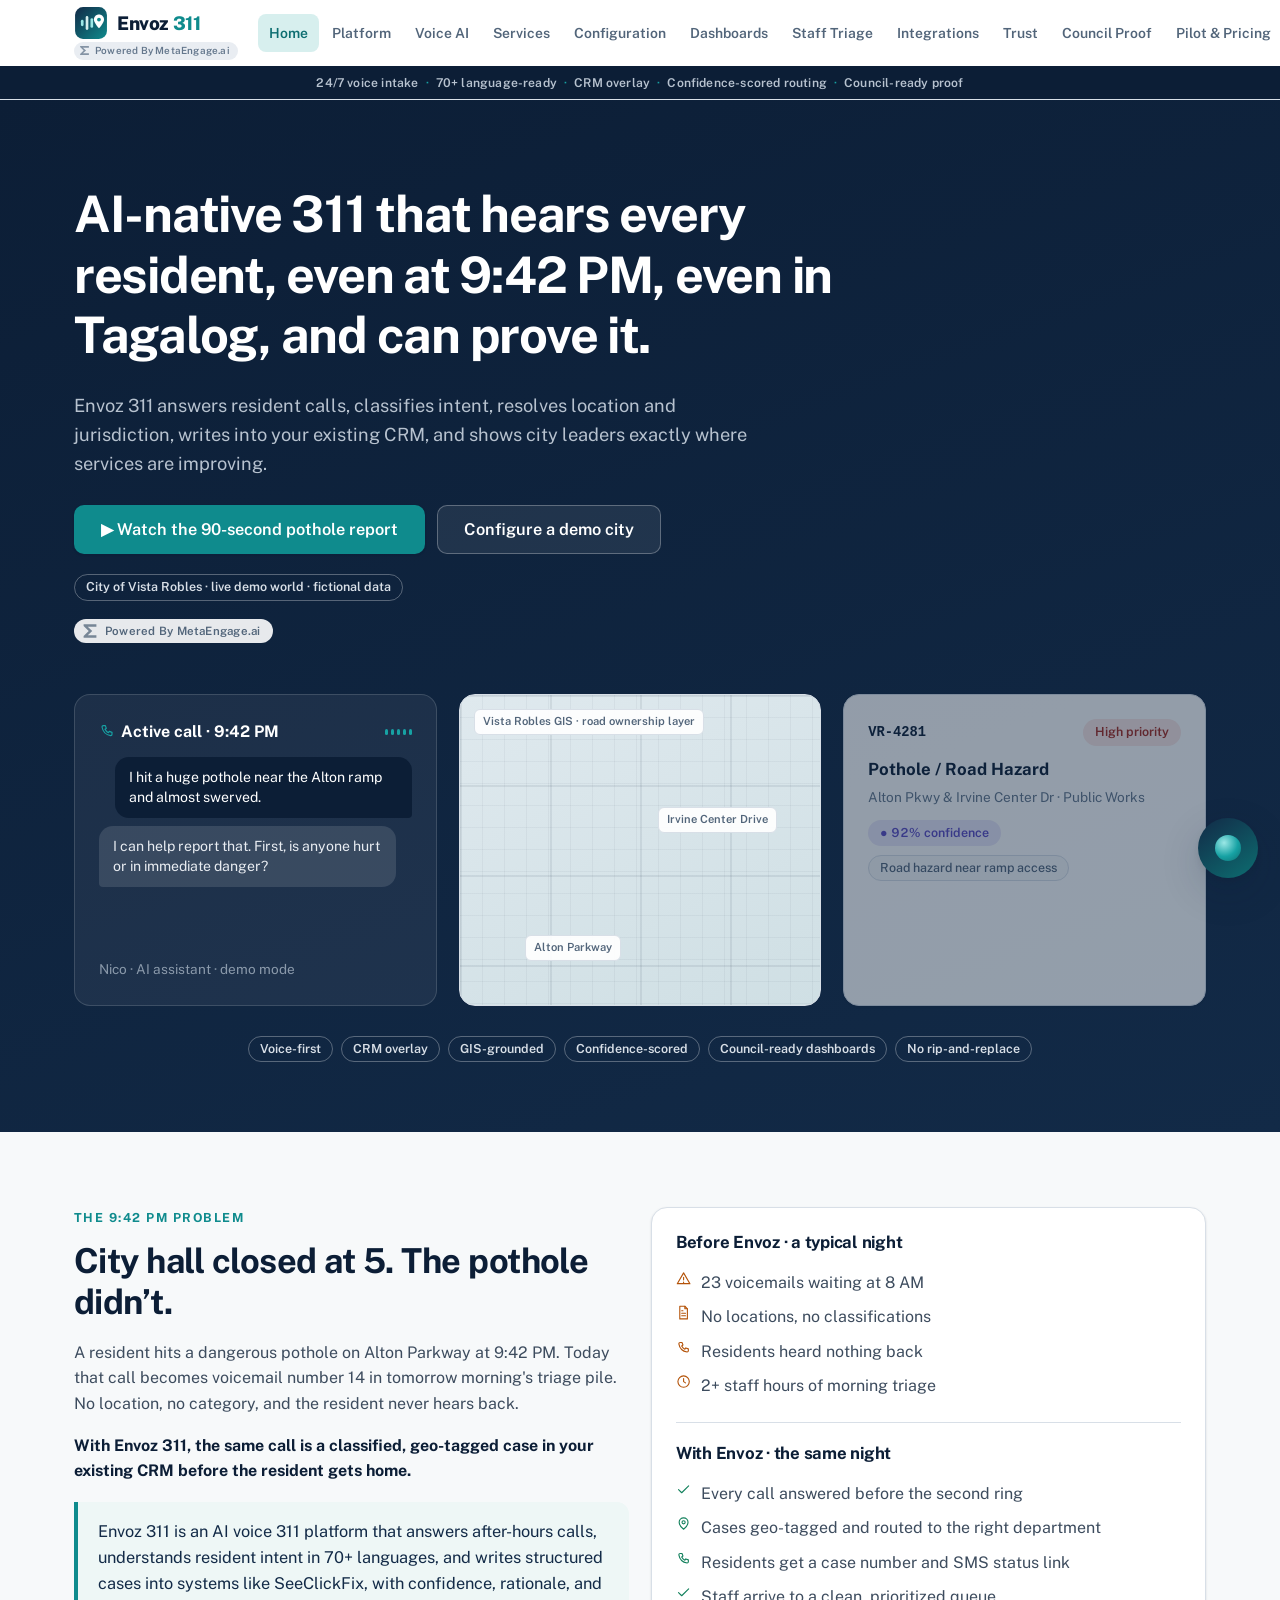
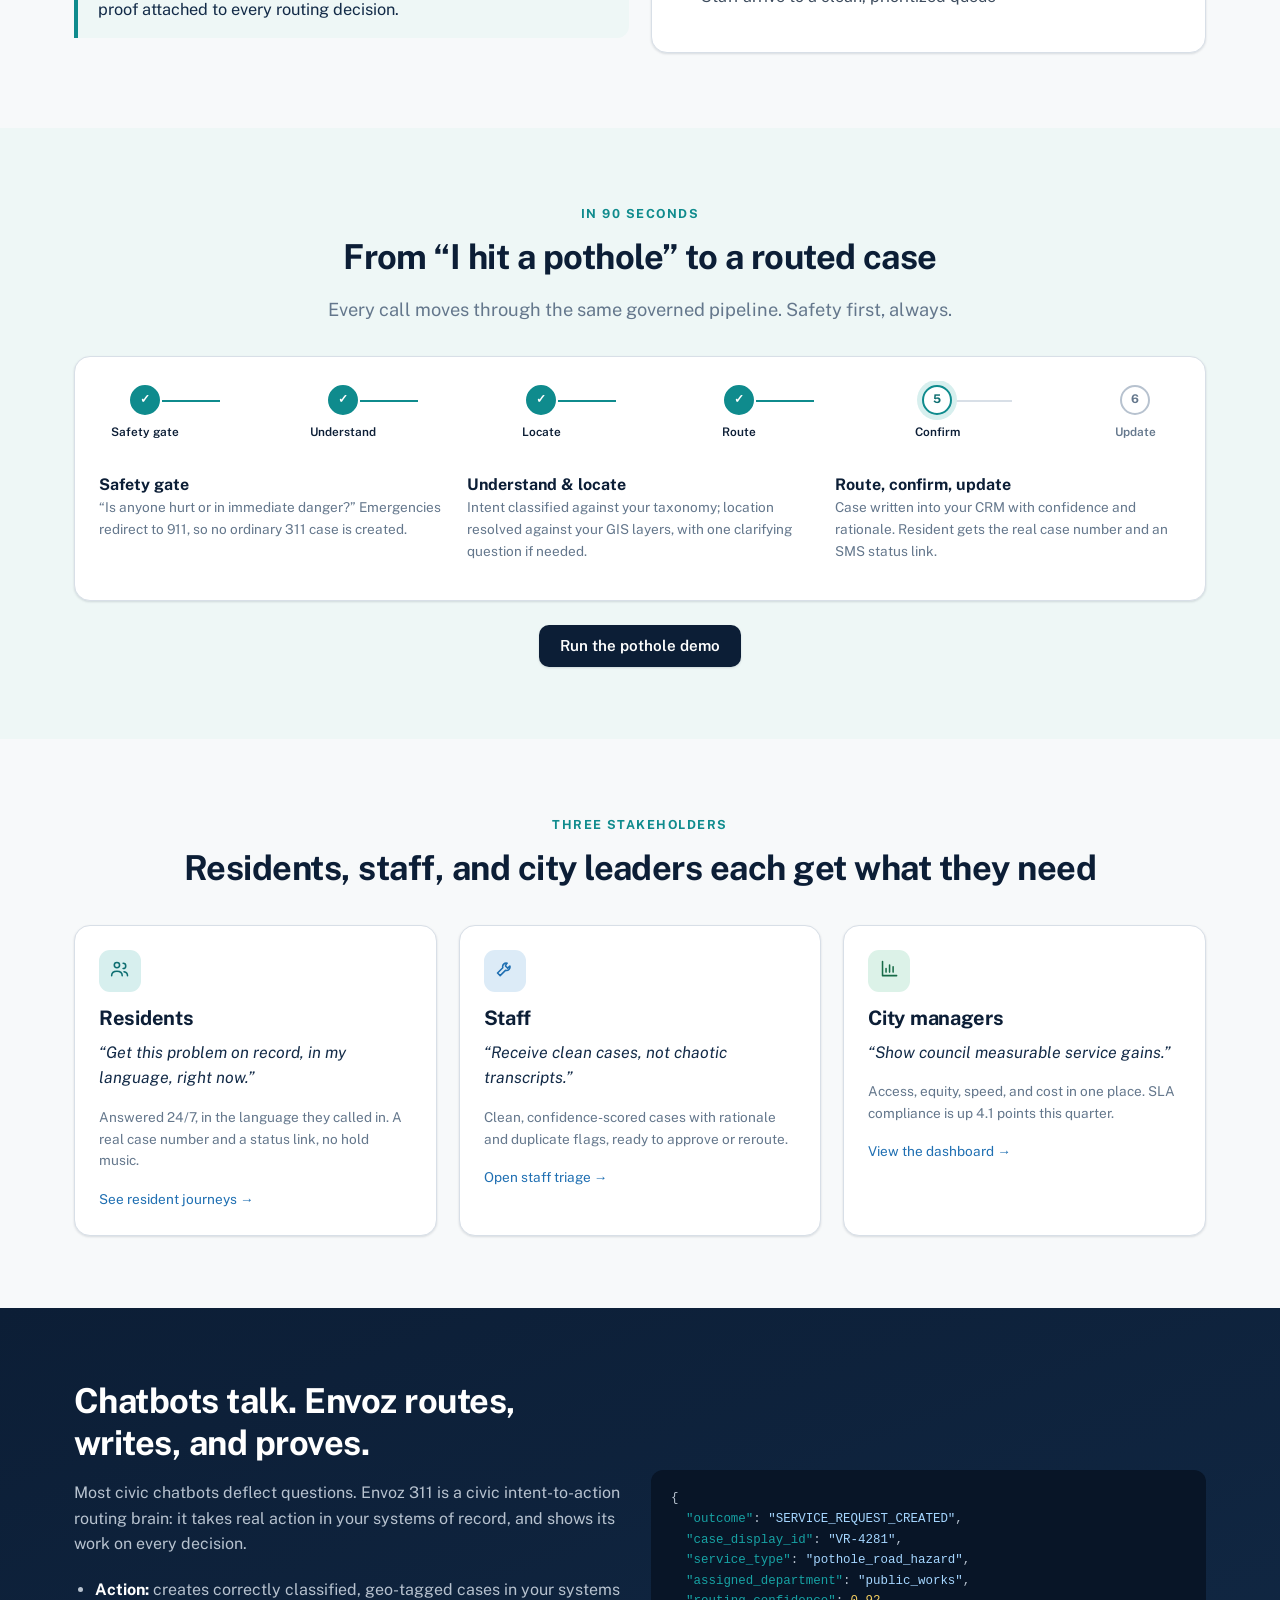
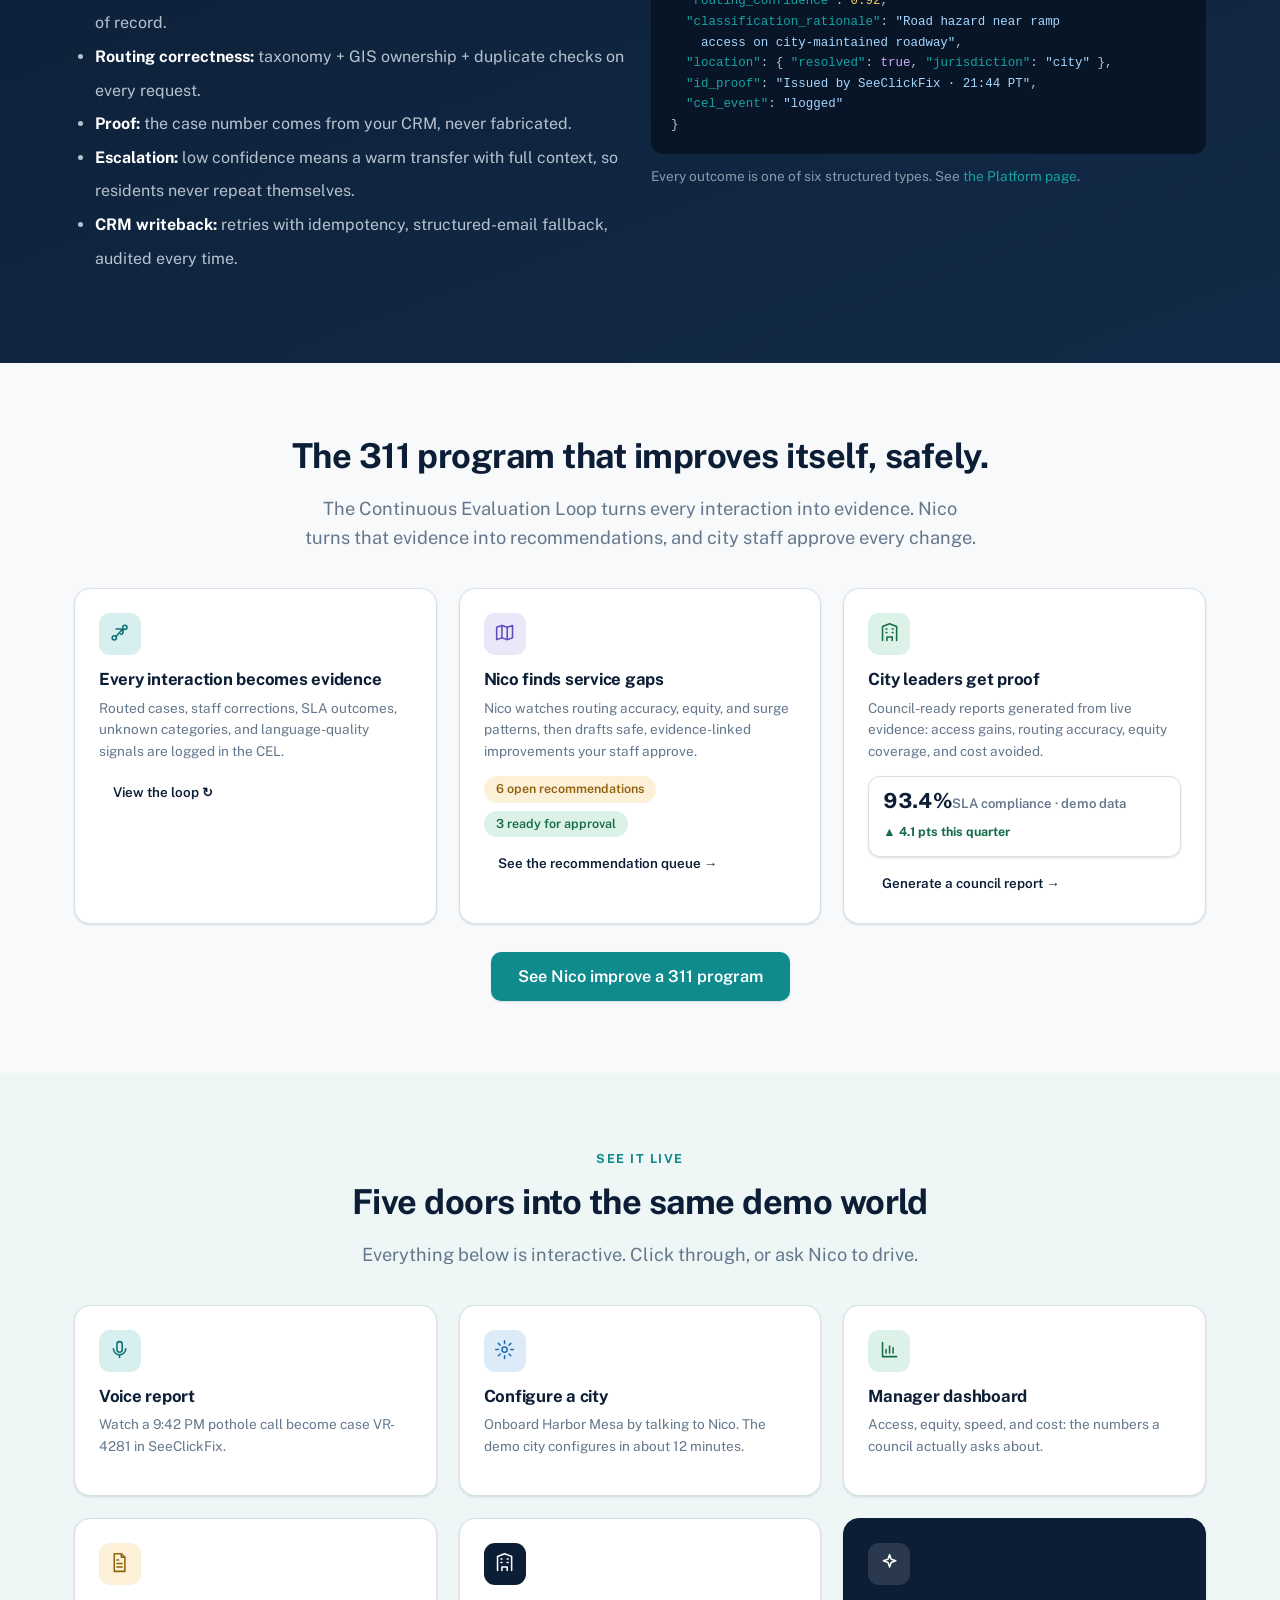
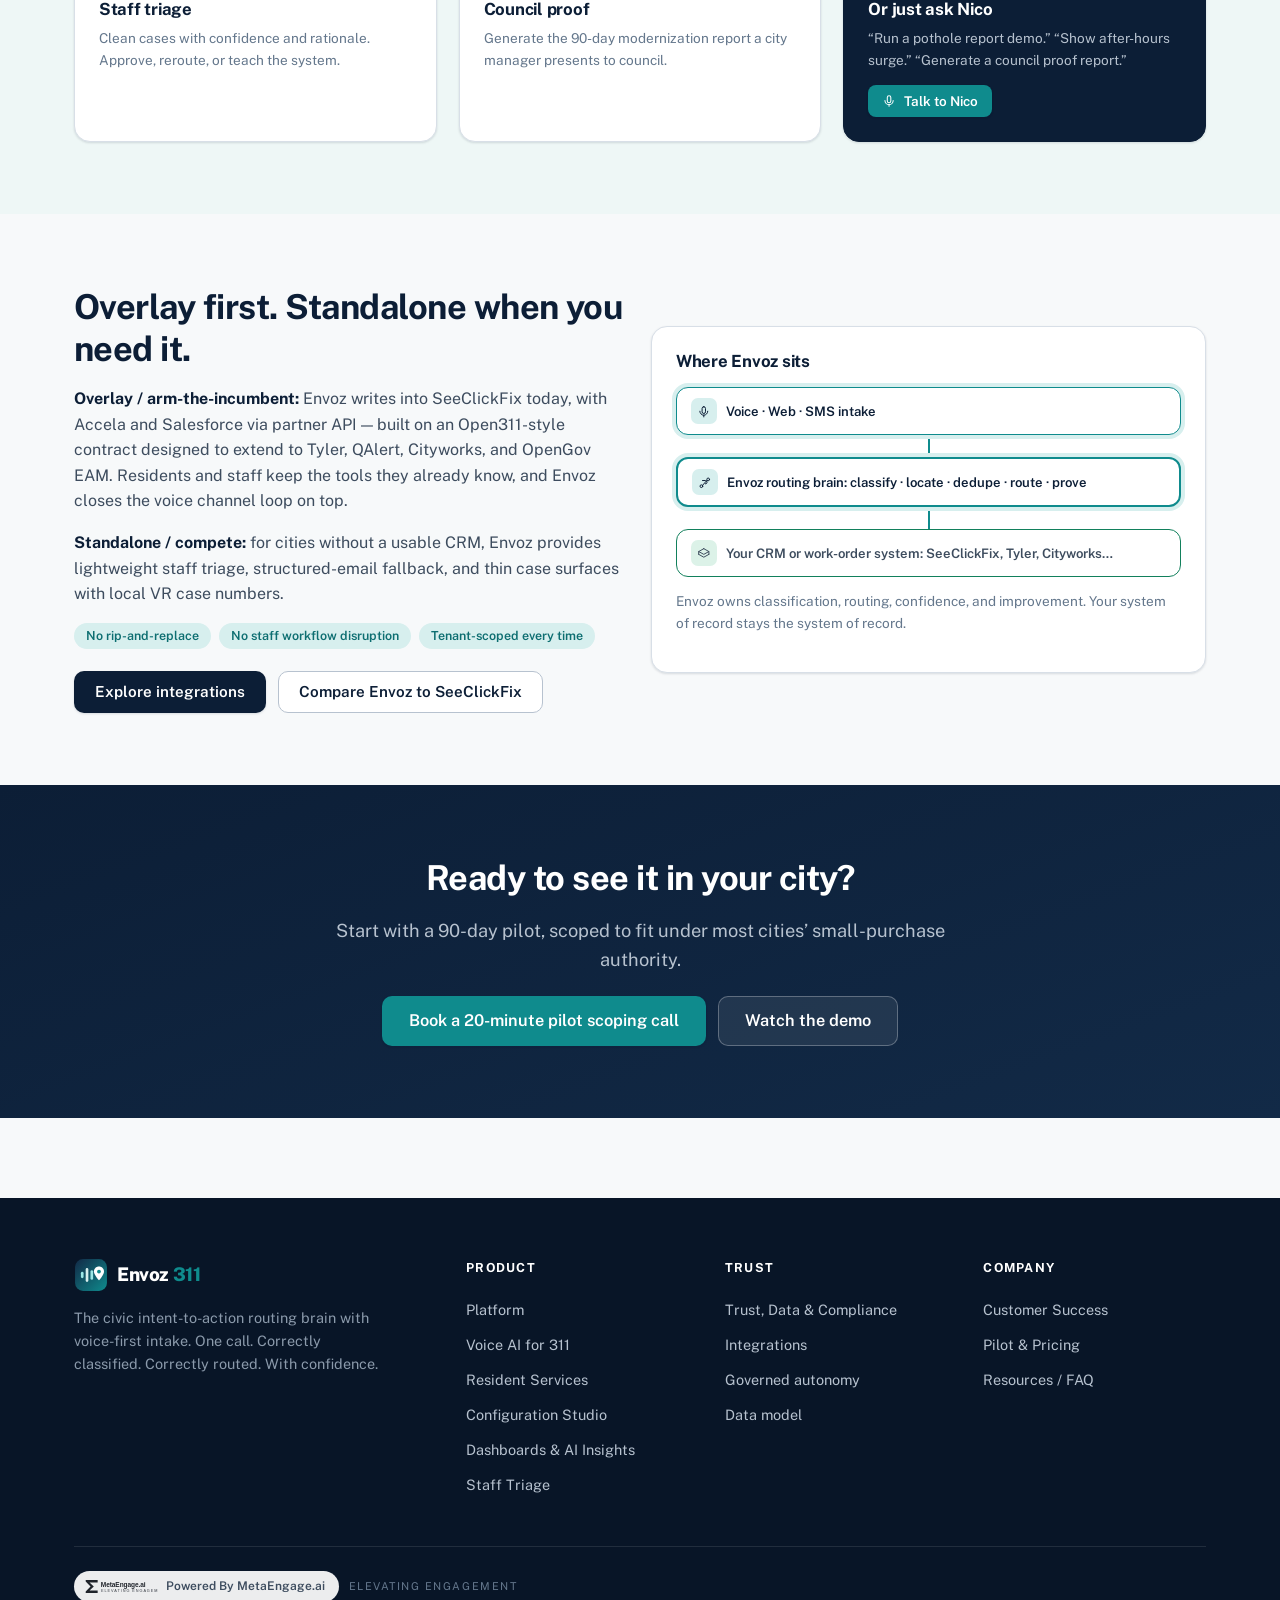
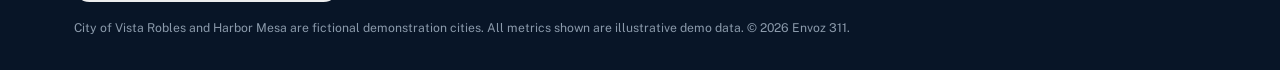
==== commit 5393d326: "A11y polish: footer column headers non-heading (global skip fix), index heading levels, mono-wrap - " ====
--- a/index.html
+++ b/index.html
@@ -84,7 +84,7 @@
             <strong class="mono" style="color:var(--navy-900)">VR-4281</strong>
             <span class="chip chip-red">High priority</span>
           </div>
-          <h4 style="margin:10px 0 4px">Pothole / Road Hazard</h4>
+          <p class="card-title" style="margin:10px 0 4px;font-weight:700;font-size:1.05rem;color:var(--ink)">Pothole / Road Hazard</p>
           <div class="small" style="color:var(--muted)">Alton Pkwy &amp; Irvine Center Dr · Public Works</div>
           <div class="chip-row" style="margin:12px 0">
             <span class="chip chip-confidence">● 92% confidence</span>
@@ -117,7 +117,7 @@
         <div class="answer-block">Envoz 311 is an AI voice 311 platform that answers after-hours calls, understands resident intent in 70+ languages, and writes structured cases into systems like SeeClickFix, with confidence, rationale, and proof attached to every routing decision.</div>
       </div>
       <div class="card reveal">
-        <h4>Before Envoz · a typical night</h4>
+        <h3 style="font-size:1.05rem">Before Envoz · a typical night</h3>
         <ul class="marker-list" style="line-height:1.9;list-style:none;padding-left:0">
           <li><span class="li-ico warn" data-icon="warning"></span>23 voicemails waiting at 8 AM</li>
           <li><span class="li-ico warn" data-icon="doc"></span>No locations, no classifications</li>
@@ -125,7 +125,7 @@
           <li><span class="li-ico warn" data-icon="clock"></span>2+ staff hours of morning triage</li>
         </ul>
         <hr class="divider">
-        <h4>With Envoz · the same night</h4>
+        <h3 style="font-size:1.05rem">With Envoz · the same night</h3>
         <ul class="marker-list" style="line-height:1.9;list-style:none;padding-left:0">
           <li><span class="li-ico good" data-icon="check"></span>Every call answered before the second ring</li>
           <li><span class="li-ico good" data-icon="pin"></span>Cases geo-tagged and routed to the right department</li>
@@ -240,13 +240,13 @@
       <div class="grid grid-3" style="margin-top:36px">
         <div class="card card-hover reveal">
           <span class="icon-tile"><span class="i-tile-ico" data-icon="route"></span></span>
-          <h4>Every interaction becomes evidence</h4>
+          <h3 style="font-size:1.05rem">Every interaction becomes evidence</h3>
           <p class="small" style="color:var(--muted)">Routed cases, staff corrections, SLA outcomes, unknown categories, and language-quality signals are logged in the CEL.</p>
           <button class="btn btn-ghost btn-sm" type="button" onclick="Envoz.openLoopModal()">View the loop ↻</button>
         </div>
         <div class="card card-hover reveal">
           <span class="icon-tile purple"><span class="i-tile-ico" data-icon="map"></span></span>
-          <h4>Nico finds service gaps</h4>
+          <h3 style="font-size:1.05rem">Nico finds service gaps</h3>
           <p class="small" style="color:var(--muted)">Nico watches routing accuracy, equity, and surge patterns, then drafts safe, evidence-linked improvements your staff approve.</p>
           <div class="chip-row" style="margin:10px 0">
             <span class="chip chip-amber">6 open recommendations</span>
@@ -256,7 +256,7 @@
         </div>
         <div class="card card-hover reveal">
           <span class="icon-tile green"><span class="i-tile-ico" data-icon="building"></span></span>
-          <h4>City leaders get proof</h4>
+          <h3 style="font-size:1.05rem">City leaders get proof</h3>
           <p class="small" style="color:var(--muted)">Council-ready reports generated from live evidence: access gains, routing accuracy, equity coverage, and cost avoided.</p>
           <div class="kpi" style="padding:12px 14px;margin:10px 0"><span class="kpi-value" style="font-size:1.3rem">93.4%</span><span class="kpi-label">SLA compliance · demo data</span><span class="kpi-delta up">▲ 4.1 pts this quarter</span></div>
           <a class="btn btn-ghost btn-sm" href="dashboards.html?tab=council&generate=1">Generate a council report →</a>
@@ -278,28 +278,28 @@
       </div>
       <div class="grid grid-3" style="margin-top:36px">
         <a class="card card-hover reveal" href="voice-ai.html?demo=pothole" style="text-decoration:none;color:inherit">
-          <span class="icon-tile"><span class="i-tile-ico" data-icon="mic"></span></span><h4>Voice report</h4>
+          <span class="icon-tile"><span class="i-tile-ico" data-icon="mic"></span></span><h3 style="font-size:1.05rem">Voice report</h3>
           <p class="small" style="color:var(--muted)">Watch a 9:42 PM pothole call become case VR-4281 in SeeClickFix.</p>
         </a>
         <a class="card card-hover reveal" href="configuration-studio.html?flow=harbor-mesa" style="text-decoration:none;color:inherit">
-          <span class="icon-tile ocean"><span class="i-tile-ico" data-icon="gear"></span></span><h4>Configure a city</h4>
+          <span class="icon-tile ocean"><span class="i-tile-ico" data-icon="gear"></span></span><h3 style="font-size:1.05rem">Configure a city</h3>
           <p class="small" style="color:var(--muted)">Onboard Harbor Mesa by talking to Nico. The demo city configures in about 12 minutes.</p>
         </a>
         <a class="card card-hover reveal" href="dashboards.html" style="text-decoration:none;color:inherit">
-          <span class="icon-tile green"><span class="i-tile-ico" data-icon="chart"></span></span><h4>Manager dashboard</h4>
+          <span class="icon-tile green"><span class="i-tile-ico" data-icon="chart"></span></span><h3 style="font-size:1.05rem">Manager dashboard</h3>
           <p class="small" style="color:var(--muted)">Access, equity, speed, and cost: the numbers a council actually asks about.</p>
         </a>
         <a class="card card-hover reveal" href="staff-triage.html" style="text-decoration:none;color:inherit">
-          <span class="icon-tile amber"><span class="i-tile-ico" data-icon="doc"></span></span><h4>Staff triage</h4>
+          <span class="icon-tile amber"><span class="i-tile-ico" data-icon="doc"></span></span><h3 style="font-size:1.05rem">Staff triage</h3>
           <p class="small" style="color:var(--muted)">Clean cases with confidence and rationale. Approve, reroute, or teach the system.</p>
         </a>
         <a class="card card-hover reveal" href="dashboards.html?tab=council&generate=1" style="text-decoration:none;color:inherit">
-          <span class="icon-tile navy"><span class="i-tile-ico" data-icon="building"></span></span><h4>Council proof</h4>
+          <span class="icon-tile navy"><span class="i-tile-ico" data-icon="building"></span></span><h3 style="font-size:1.05rem">Council proof</h3>
           <p class="small" style="color:var(--muted)">Generate the 90-day modernization report a city manager presents to council.</p>
         </a>
         <div class="card reveal" style="background:var(--navy-900);color:var(--slate-300);border-color:var(--navy-900)">
           <span class="icon-tile" style="background:rgba(255,255,255,.12);color:#fff"><span class="i-tile-ico" data-icon="sparkle"></span></span>
-          <h4 style="color:#fff">Or just ask Nico</h4>
+          <h3 style="color:#fff;font-size:1.05rem">Or just ask Nico</h3>
           <p class="small">“Run a pothole report demo.” “Show after-hours surge.” “Generate a council proof report.”</p>
           <button class="btn btn-primary btn-sm" type="button" data-nico-open><span data-icon="mic"></span> Talk to Nico</button>
         </div>
@@ -325,7 +325,7 @@
         </div>
       </div>
       <div class="card reveal">
-        <h4 style="margin-bottom:16px">Where Envoz sits</h4>
+        <h3 style="margin-bottom:16px;font-size:1.05rem">Where Envoz sits</h3>
         <div class="wf-node lit"><span class="wf-icon" data-icon="mic"></span>Voice · Web · SMS intake</div>
         <div class="wf-connector lit"></div>
         <div class="wf-node lit" style="border-width:2px"><span class="wf-icon" data-icon="route"></span>Envoz routing brain: classify · locate · dedupe · route · prove</div>
--- a/assets/css/main.css
+++ b/assets/css/main.css
@@ -549,9 +549,9 @@
   background: var(--navy-950); color: var(--slate-400);
   padding: 60px 0 32px; margin-top: 80px; font-size: 0.9rem;
 }
-.site-footer h4 {
+.site-footer h4, .site-footer .footer-col-h {
   color: #fff; font-size: 0.78rem; text-transform: uppercase; letter-spacing: 0.1em;
-  margin-bottom: 14px;
+  margin: 0 0 14px; font-weight: 700;
 }
 .site-footer a { color: var(--slate-300); display: block; padding: 4px 0; }
 .site-footer a:hover { color: #fff; }
